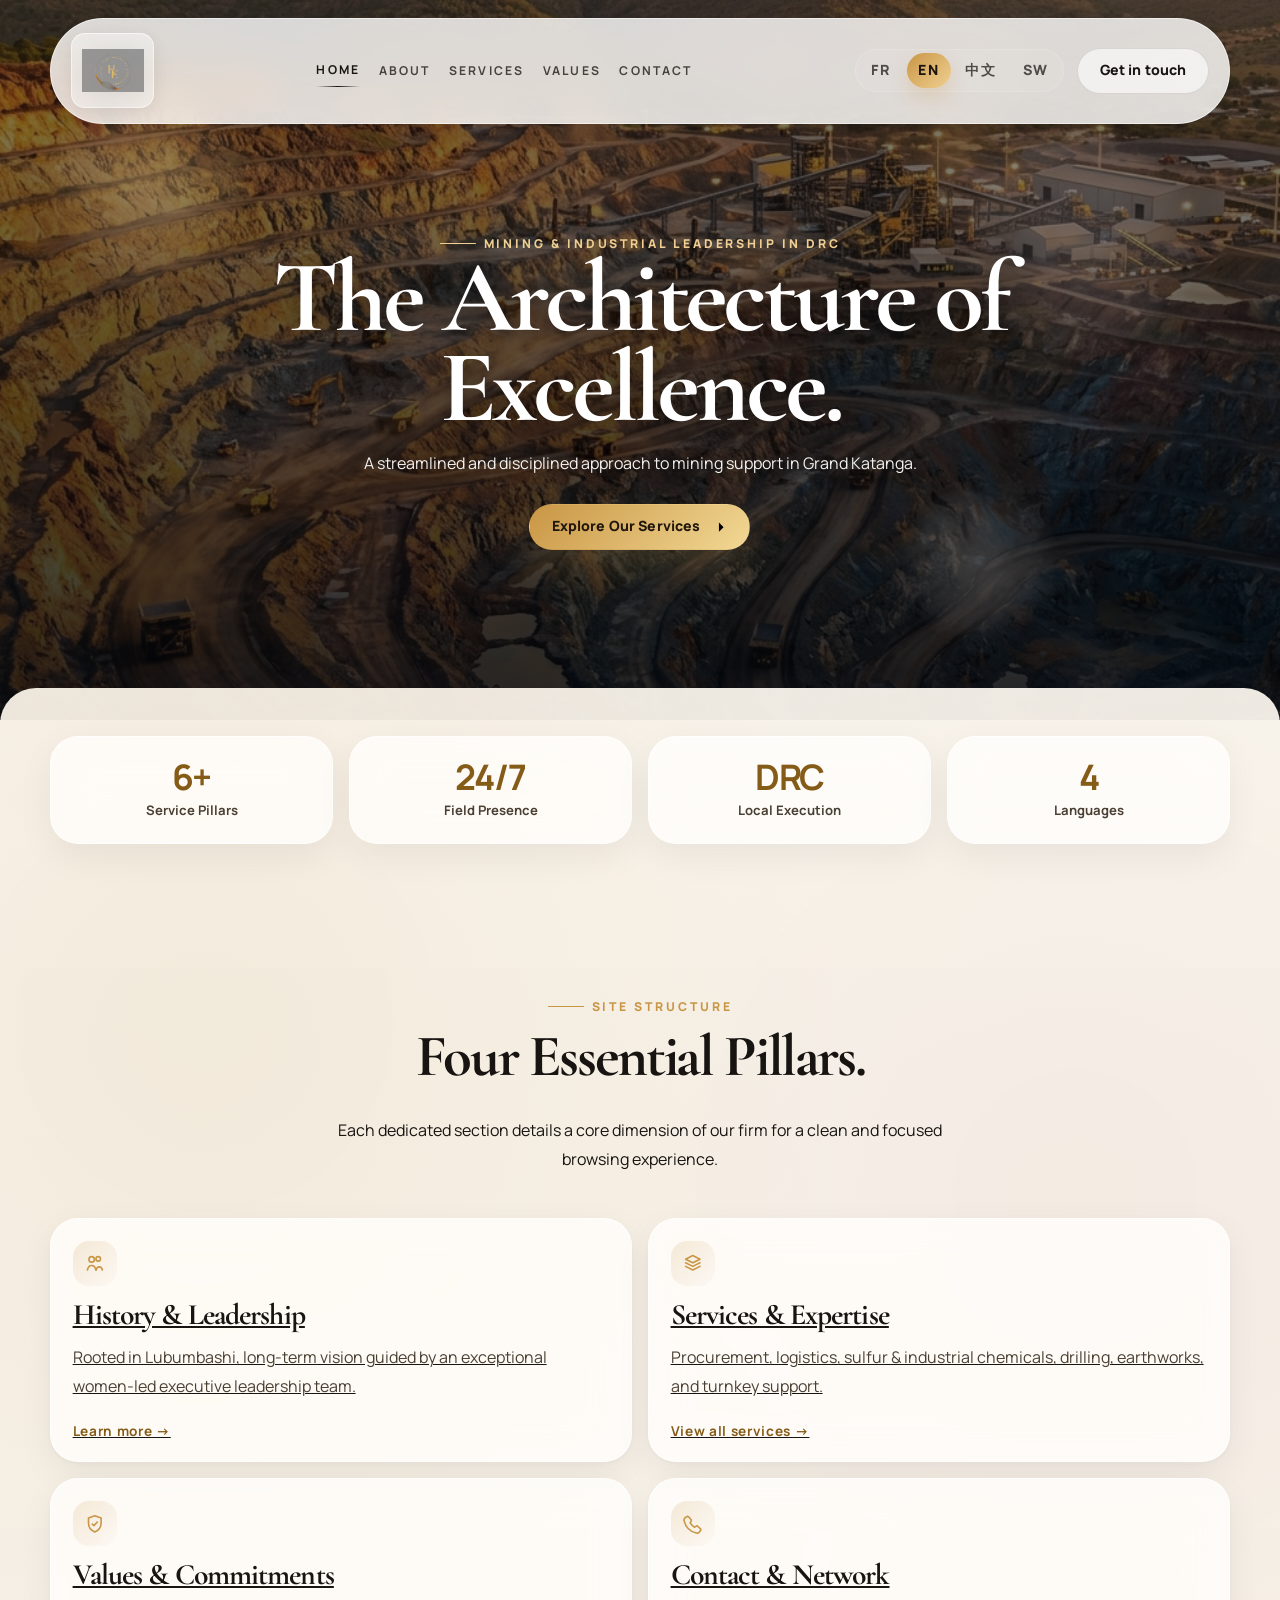
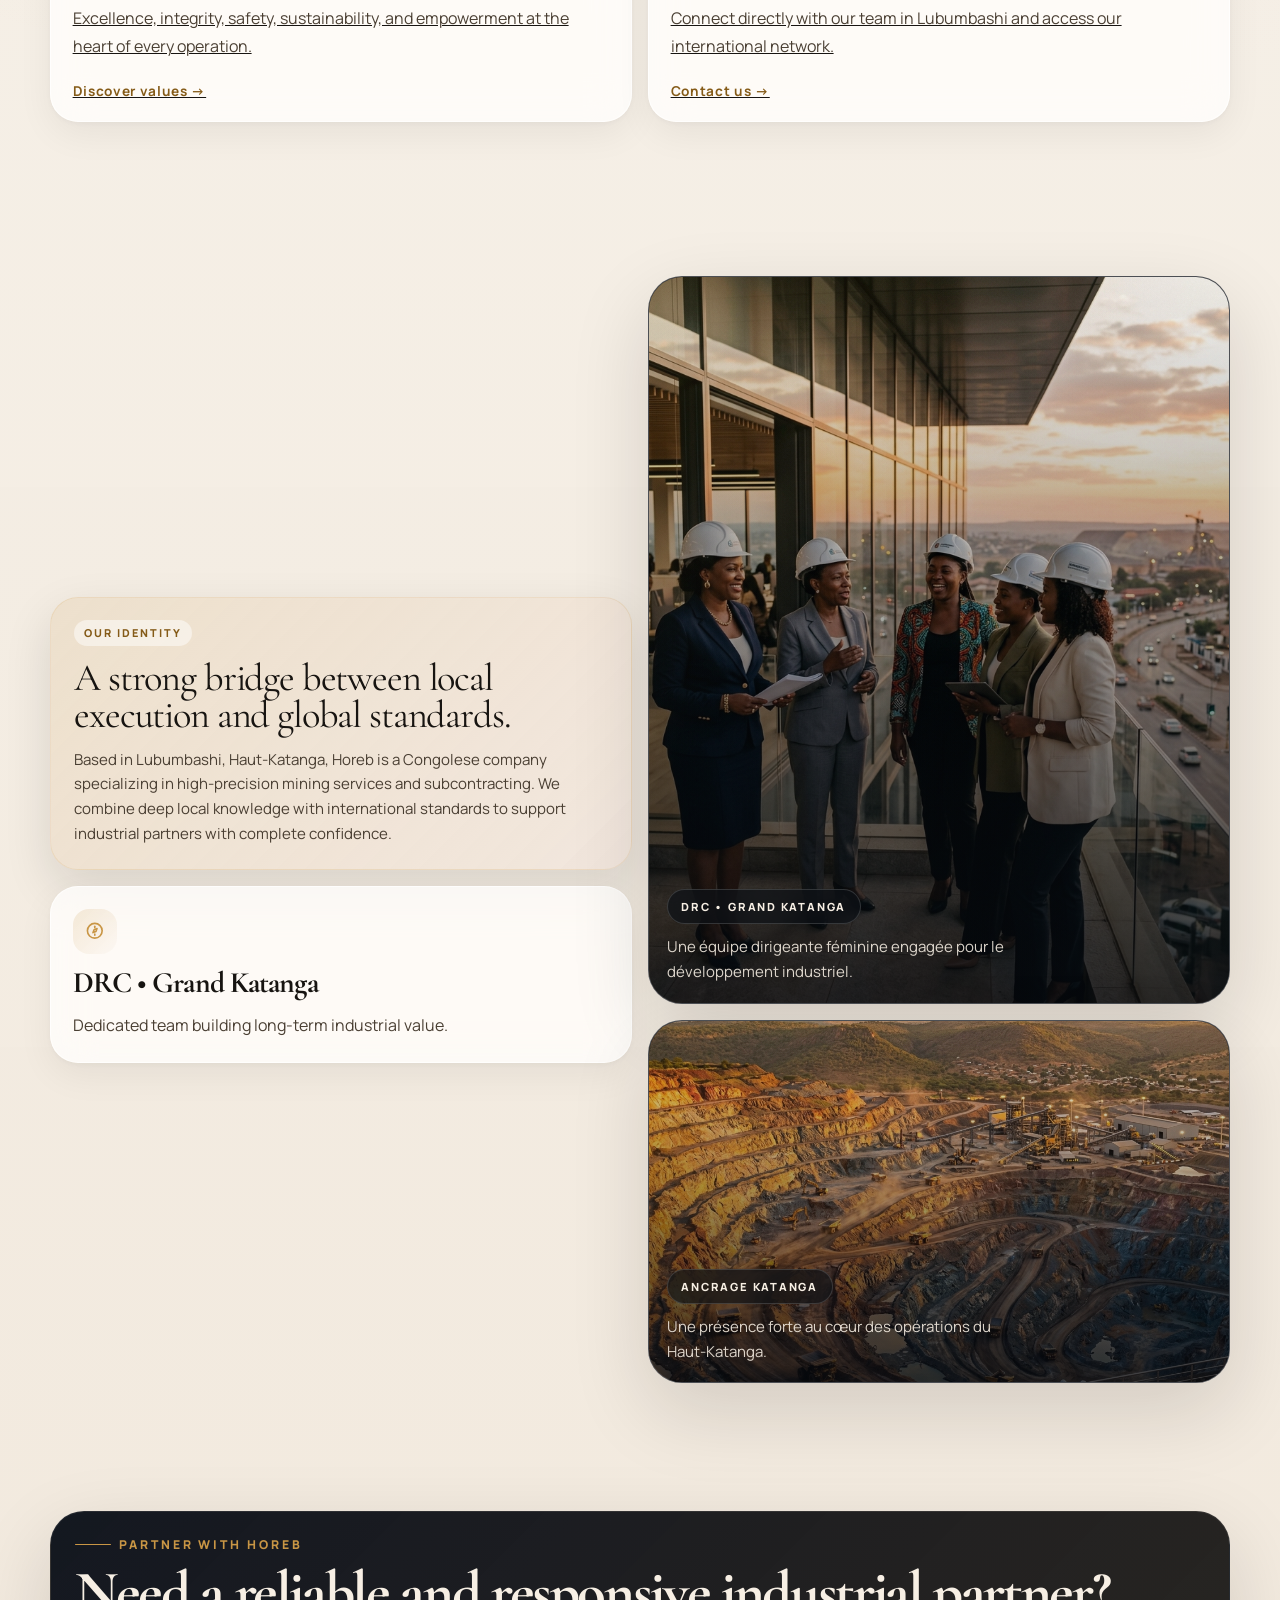
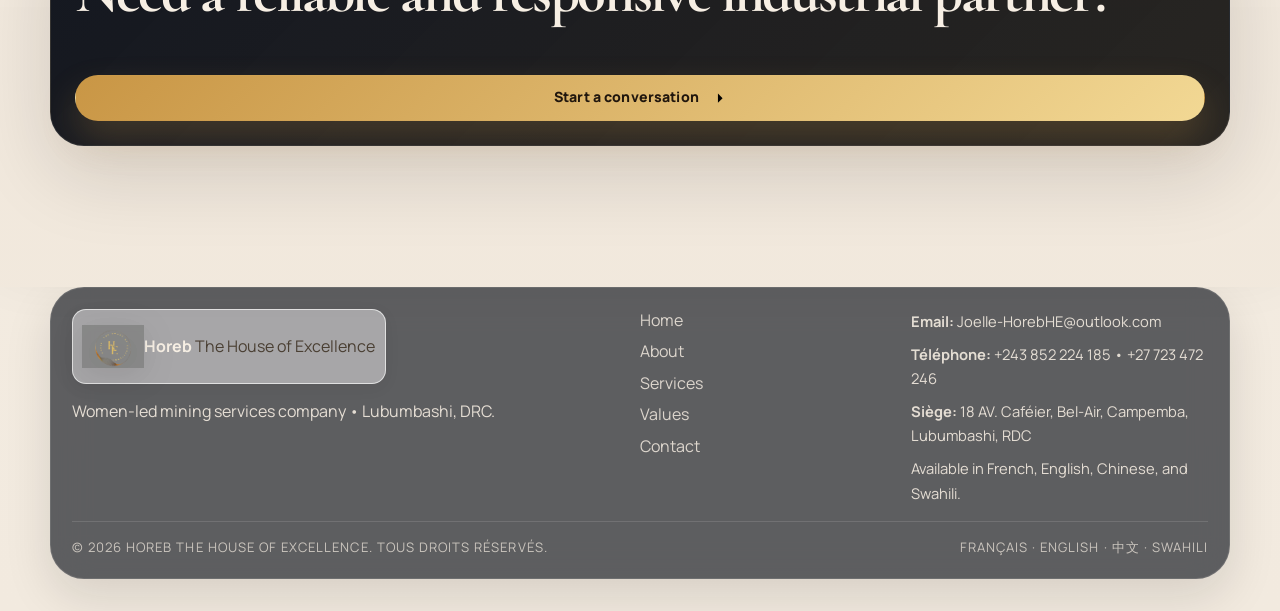
==== index.html @ 459f1694 "first commit" ====
<!doctype html>
<html lang="fr">
  <head>
    <meta charset="utf-8" />
    <meta name="viewport" content="width=device-width, initial-scale=1.0" />
    <title>Horeb | L'Architecture de l'Excellence</title>
    <meta name="description" content="Horeb The House of Excellence - Services miniers et sous-traitance industrielle de premier ordre à Lubumbashi, Grand Katanga. Leadership féminin, rigueur et réactivité." />
    <link rel="preconnect" href="https://fonts.googleapis.com" />
    <link rel="preconnect" href="https://fonts.gstatic.com" crossorigin />
    <link rel="stylesheet" href="site.css" />
  </head>
  <body class="page" data-page="home">
    <div id="siteHeader"></div>
    <main id="app"></main>
    <div id="siteFooter"></div>
    <script src="site.js" defer></script>
  </body>
</html>
---- site.css ----
@import url("https://fonts.googleapis.com/css2?family=Cormorant+Garamond:wght@500;600;700&family=Manrope:wght@400;500;600;700;800&display=swap");

:root {
  --bg: #f7f1e7;
  --bg-2: #f1e5d5;
  --bg-3: #ece1d0;
  --surface: rgba(255, 255, 255, 0.66);
  --surface-strong: rgba(255, 255, 255, 0.84);
  --surface-dark: rgba(10, 15, 24, 0.56);
  --surface-dark-strong: rgba(14, 20, 31, 0.78);
  --text: #171411;
  --text-soft: #4a3f33;
  --text-muted: rgba(23, 20, 17, 0.75);
  --text-on-dark: #f7efe4;
  --text-on-dark-soft: rgba(247, 239, 228, 0.88);
  --line: rgba(23, 20, 17, 0.12);
  --line-strong: rgba(23, 20, 17, 0.18);
  --line-dark: rgba(255, 255, 255, 0.15);
  --gold: #c99645;
  --gold-soft: #f0d092;
  --gold-deep: #855b18;

  --rose: #ebd5cf;
  --ink: #0a0f18;
  --shadow-lg: 0 28px 80px rgba(18, 15, 13, 0.14);
  --shadow-md: 0 18px 48px rgba(18, 15, 13, 0.12);
  --radius-xl: 34px;
  --radius-lg: 28px;
  --radius-md: 22px;
  --radius-pill: 999px;
  --container: min(1180px, calc(100% - 2rem));
  color-scheme: light;
}

*,
*::before,
*::after {
  box-sizing: border-box;
}

html {
  scroll-behavior: smooth;
}

body {
  margin: 0;
  min-height: 100vh;
  font-family: "Manrope", "Segoe UI", sans-serif;
  color: var(--text);
  background:
    radial-gradient(circle at 12% 12%, rgba(201, 150, 69, 0.18), transparent 28%),
    radial-gradient(circle at 88% 8%, rgba(235, 213, 207, 0.28), transparent 24%),
    radial-gradient(circle at 50% 100%, rgba(255, 255, 255, 0.4), transparent 35%),
    linear-gradient(180deg, #fbf7f1 0%, var(--bg) 35%, #f2eadf 100%);
  overflow-x: hidden;
}

body::before {
  content: "";
  position: fixed;
  inset: 0;
  pointer-events: none;
  background-image:
    radial-gradient(circle at 20% 20%, rgba(255, 255, 255, 0.22), transparent 18%),
    radial-gradient(circle at 80% 30%, rgba(201, 150, 69, 0.08), transparent 15%),
    radial-gradient(circle at 10% 90%, rgba(201, 150, 69, 0.06), transparent 20%);
  opacity: 0.8;
  z-index: 0;
}

body.page-home {
  color: var(--text);
  background:
    radial-gradient(circle at 12% 12%, rgba(201, 150, 69, 0.18), transparent 28%),
    radial-gradient(circle at 88% 8%, rgba(235, 213, 207, 0.28), transparent 24%),
    linear-gradient(180deg, #fbf7f1 0%, var(--bg) 35%, #f2eadf 100%);
}


body.page-home::before {
  background-image:
    radial-gradient(circle at 18% 18%, rgba(201, 150, 69, 0.2), transparent 18%),
    radial-gradient(circle at 86% 14%, rgba(255, 255, 255, 0.12), transparent 18%),
    radial-gradient(circle at 50% 90%, rgba(235, 213, 207, 0.1), transparent 20%);
  opacity: 1;
}

img,
video {
  display: block;
  max-width: 100%;
}

a {
  color: inherit;
}

button,
a {
  -webkit-tap-highlight-color: transparent;
}

::selection {
  background: rgba(201, 150, 69, 0.24);
  color: inherit;
}

.shell {
  width: var(--container);
  margin-inline: auto;
}

.page {
  position: relative;
  z-index: 1;
}

.reveal {
  opacity: 0;
  transform: translateY(18px);
  transition:
    opacity 0.85s ease,
    transform 0.85s ease;
  transition-delay: var(--delay, 0ms);
}

.reveal.is-visible {
  opacity: 1;
  transform: translateY(0);
}

.site-header {
  position: fixed;
  top: 0;
  left: 0;
  right: 0;
  z-index: 100;
  padding: 1.1rem 0 0;
  pointer-events: none;
}

.header-shell {
  pointer-events: auto;
  display: flex;
  align-items: center;
  justify-content: space-between;
  gap: 1rem;
  min-height: 4.8rem;
  padding: 0.9rem 1.25rem;
  border: 1px solid rgba(255, 255, 255, 0.55);
  border-radius: var(--radius-pill);
  background: rgba(255, 255, 255, 0.82);
  backdrop-filter: blur(20px) saturate(180%);
  -webkit-backdrop-filter: blur(20px) saturate(180%);
  color: var(--text);
  box-shadow: 0 14px 40px rgba(0, 0, 0, 0.12);
}

.brand__tag {
  color: var(--text-soft);
}

.lang-switch {
  background: rgba(255, 255, 255, 0.52);
  border-color: rgba(23, 20, 17, 0.1);
}

.cta-link,
.menu-toggle {
  border-color: rgba(23, 20, 17, 0.12);
  background: rgba(255, 255, 255, 0.6);
}

.menu-panel {
  pointer-events: auto;
  background: rgba(255, 255, 255, 0.92);
  border-color: var(--line);
  color: var(--text);
  backdrop-filter: blur(24px) saturate(180%);
  -webkit-backdrop-filter: blur(24px) saturate(180%);
}




.brand {
  display: inline-flex;
  align-items: center;
  justify-content: center;
  padding: 0.35rem 0.6rem;
  border-radius: 14px;
  background: rgba(255, 255, 255, 0.45);
  border: 1px solid rgba(255, 255, 255, 0.65);
  box-shadow: 0 4px 16px rgba(0, 0, 0, 0.06);
  text-decoration: none;
  transition: transform 0.25s ease, background 0.25s ease, box-shadow 0.25s ease;
}

.brand:hover,
.brand:focus-visible {
  transform: scale(1.04);
  background: rgba(255, 255, 255, 0.75);
  box-shadow: 0 8px 24px rgba(0, 0, 0, 0.1);
}

.brand__mark {
  width: 62px;
  height: 62px;
  object-fit: contain;
  flex: none;
  filter: drop-shadow(0 6px 16px rgba(0, 0, 0, 0.12));
}


.header__actions {
  display: flex;
  align-items: center;
  gap: 0.8rem;
}

.desktop-nav {
  display: flex;
  align-items: center;
  gap: 1.15rem;
}

.nav__link {
  position: relative;
  text-decoration: none;
  font-size: 0.76rem;
  font-weight: 700;
  text-transform: uppercase;
  letter-spacing: 0.18em;
  color: inherit;
  opacity: 0.76;
  transition: opacity 0.25s ease, transform 0.25s ease;
}

.nav__link:hover,
.nav__link:focus-visible,
.nav__link.is-active {
  opacity: 1;
  transform: translateY(-1px);
}

.nav__link::after {
  content: "";
  position: absolute;
  left: 0;
  right: 0;
  bottom: -0.55rem;
  height: 1px;
  border-radius: 999px;
  background: linear-gradient(90deg, transparent, currentColor, transparent);
  transform: scaleX(0);
  transform-origin: center;
  transition: transform 0.25s ease;
}

.nav__link:hover::after,
.nav__link.is-active::after {
  transform: scaleX(1);
}

.lang-switch {
  display: inline-flex;
  align-items: center;
  gap: 0.22rem;
  padding: 0.2rem;
  border-radius: var(--radius-pill);
  background: rgba(255, 255, 255, 0.44);
  border: 1px solid rgba(23, 20, 17, 0.08);
}

body.page-home .lang-switch {
  background: rgba(255, 255, 255, 0.08);
  border-color: rgba(255, 255, 255, 0.14);
}

.lang-switch__btn {
  appearance: none;
  border: 0;
  background: transparent;
  color: inherit;
  border-radius: 999px;
  padding: 0.56rem 0.7rem;
  min-width: 2.75rem;
  font: inherit;
  font-size: 0.7rem;
  font-weight: 800;
  letter-spacing: 0.12em;
  text-transform: uppercase;
  cursor: pointer;
  opacity: 0.72;
  transition:
    background 0.25s ease,
    opacity 0.25s ease,
    transform 0.25s ease;
}

.lang-switch__btn:hover,
.lang-switch__btn:focus-visible {
  opacity: 1;
  transform: translateY(-1px);
}

.lang-switch__btn.is-active {
  opacity: 1;
  background: linear-gradient(135deg, var(--gold) 0%, var(--gold-soft) 100%);
  color: #1c140c;
  box-shadow: 0 10px 20px rgba(201, 150, 69, 0.22);
}

/* Cross-Browser Button Normalization & Strict Sizing (Chrome, Safari, Firefox, Edge) */
button,
input[type="button"],
input[type="submit"],
input[type="reset"],
.btn,
.cta-link,
.lang-switch__btn,
.menu-toggle,
.btn-detail {
  box-sizing: border-box !important;
  -webkit-appearance: none !important;
  -moz-appearance: none !important;
  appearance: none !important;
  font-family: inherit;
  font-size: 0.88rem;
  line-height: 1.2;
  margin: 0;
  vertical-align: middle;
  text-rendering: optimizeLegibility;
  -webkit-font-smoothing: antialiased;
  -moz-osx-font-smoothing: grayscale;
}

button svg,
.btn svg,
.cta-link svg,
.btn-detail svg,
.lang-switch__btn svg,
.menu-toggle svg {
  width: 1.15rem !important;
  height: 1.15rem !important;
  max-width: 1.25rem !important;
  max-height: 1.25rem !important;
  flex: none !important;
  flex-shrink: 0 !important;
  display: inline-block;
  vertical-align: middle;
}

.cta-link,
.btn {
  display: inline-flex;
  align-items: center;
  justify-content: center;
  gap: 0.55rem;
  min-height: 2.85rem;
  padding: 0.72rem 1.35rem;
  border-radius: var(--radius-pill);
  text-decoration: none;
  font-weight: 800;
  letter-spacing: 0.01em;
  box-sizing: border-box;
  flex-shrink: 0;
  white-space: nowrap;
  transition:
    transform 0.25s ease,
    background 0.25s ease,
    border-color 0.25s ease,
    box-shadow 0.25s ease;
  will-change: transform;
}

.cta-link {
  border: 1px solid rgba(23, 20, 17, 0.12);
  background: rgba(255, 255, 255, 0.6);
  color: var(--text);
}

.cta-link:hover,
.btn:hover,
.cta-link:focus-visible,
.btn:focus-visible {
  transform: translateY(-2px);
}

.btn {
  border: 1px solid transparent;
}

.btn--solid {
  background: linear-gradient(135deg, var(--gold) 0%, #f2d894 100%);
  color: #20160d;
  box-shadow: 0 18px 36px rgba(201, 150, 69, 0.24);
}

.btn--ghost {
  color: inherit;
  border-color: rgba(255, 255, 255, 0.14);
  background: rgba(255, 255, 255, 0.06);
}

body:not(.page-home) .btn--ghost {
  color: var(--text);
  border-color: var(--line);
  background: rgba(255, 255, 255, 0.42);
}


.menu-toggle {
  display: none;
  appearance: none;
  border: 1px solid rgba(23, 20, 17, 0.12);
  border-radius: 999px;
  background: rgba(255, 255, 255, 0.44);
  color: inherit;
  padding: 0.78rem 1rem;
  font: inherit;
  font-size: 0.72rem;
  font-weight: 800;
  letter-spacing: 0.18em;
  text-transform: uppercase;
}

body.page-home .menu-toggle {
  border-color: rgba(255, 255, 255, 0.14);
  background: rgba(255, 255, 255, 0.08);
}

.menu-panel {
  display: none;
  width: var(--container);
  margin: 0.8rem auto 0;
  padding: 0.95rem;
  border-radius: 28px;
  background: rgba(255, 255, 255, 0.72);
  border: 1px solid var(--line);
  backdrop-filter: blur(20px);
  box-shadow: var(--shadow-md);
}

body.page-home .menu-panel {
  background: rgba(8, 12, 18, 0.72);
  border-color: rgba(255, 255, 255, 0.08);
  color: var(--text-on-dark);
}

.menu-panel.is-open {
  display: block;
}

.menu-panel__links {
  display: grid;
  gap: 0.6rem;
}

.menu-panel__links .nav__link {
  padding: 0.7rem 0.8rem;
  border-radius: 16px;
  background: rgba(255, 255, 255, 0.4);
}

body.page-home .menu-panel__links .nav__link {
  background: rgba(255, 255, 255, 0.06);
}

.menu-panel__footer {
  display: flex;
  flex-wrap: wrap;
  gap: 0.7rem;
  align-items: center;
  justify-content: space-between;
  margin-top: 0.95rem;
}

.hero {
  position: relative;
  min-height: 80vh;
  display: flex;
  align-items: center;
  justify-content: center;
  overflow: hidden;
}

.hero .hero__content {
  position: relative;
  z-index: 1;
  padding: 8.5rem 0 4.5rem;
  width: 100%;
}

.hero .hero__title,
.hero .page-title {
  color: #ffffff !important;
  text-shadow: 0 4px 24px rgba(0, 0, 0, 0.55);
}

.hero .hero__subtitle,
.hero .section-copy {
  color: rgba(255, 255, 255, 0.94) !important;
  text-shadow: 0 2px 14px rgba(0, 0, 0, 0.55);
}

.hero .eyebrow {
  color: var(--gold-soft) !important;
}

.hero__media {
  position: absolute;
  inset: 0;
  z-index: 0;
}

.hero__media video {
  width: 100%;
  height: 100%;
  object-fit: cover;
  object-position: center;
  filter: saturate(0.95) contrast(1.04);
  transform: scale(1.02);
}

.hero__overlay {
  position: absolute;
  inset: 0;
  background:
    linear-gradient(180deg, rgba(5, 8, 12, 0.42) 0%, rgba(5, 8, 12, 0.60) 40%, rgba(5, 8, 12, 0.82) 100%),
    linear-gradient(135deg, rgba(201, 150, 69, 0.14) 0%, transparent 35%);
}



.hero__orb {
  position: absolute;
  border-radius: 50%;
  filter: blur(8px);
  opacity: 0.8;
  animation: drift 12s ease-in-out infinite alternate;
}

.hero__orb--a {
  top: 12%;
  left: 4%;
  width: 12rem;
  height: 12rem;
  background: radial-gradient(circle, rgba(240, 208, 146, 0.36), rgba(240, 208, 146, 0));
}

.hero__orb--b {
  top: 18%;
  right: 7%;
  width: 14rem;
  height: 14rem;
  background: radial-gradient(circle, rgba(235, 213, 207, 0.24), rgba(235, 213, 207, 0));
  animation-delay: -3s;
}

.hero__orb--c {
  bottom: 12%;
  right: 18%;
  width: 9rem;
  height: 9rem;
  background: radial-gradient(circle, rgba(255, 255, 255, 0.22), rgba(255, 255, 255, 0));
  animation-delay: -6s;
}

.hero__content {
  position: relative;
  z-index: 1;
  padding: 7.8rem 0 3.5rem;
}

.hero__grid {
  display: grid;
  gap: clamp(2rem, 4vw, 3.75rem);
  align-items: center;
}

.hero__grid--two {
  grid-template-columns: minmax(0, 1.1fr) minmax(320px, 0.9fr);
}

.hero__grid--single {
  grid-template-columns: 1fr;
}

.eyebrow {
  display: inline-flex;
  align-items: center;
  gap: 0.5rem;
  margin: 0;
  font-size: 0.76rem;
  font-weight: 800;
  text-transform: uppercase;
  letter-spacing: 0.24em;
  color: var(--gold);
}

.eyebrow::before {
  content: "";
  width: 2.25rem;
  height: 1px;
  border-radius: 999px;
  background: currentColor;
}

.hero__title,
.page-title,
.section-title {
  margin: 0;
  font-family: "Cormorant Garamond", Georgia, serif;
  letter-spacing: -0.04em;
}

.hero__title {
  max-width: 11.5ch;
  font-size: clamp(3.8rem, 8vw, 7.1rem);
  line-height: 0.88;
}

.page-title {
  max-width: 12ch;
  font-size: clamp(3rem, 6.2vw, 5.3rem);
  line-height: 0.93;
}

.section-title {
  font-size: clamp(2.3rem, 4.6vw, 4rem);
  line-height: 0.96;
}

.hero__subtitle,
.section-copy,
.card__copy,
.footer__copy,
.quote__copy {
  font-size: 1rem;
  line-height: 1.8;
}

.page-hero--clean {
  padding: clamp(4.8rem, 8vw, 7.5rem) 0 clamp(2.5rem, 4vw, 4rem);
  text-align: center;
}

.page-hero__container {
  display: flex;
  justify-content: center;
  align-items: center;
}

.page-hero__copy--center {
  display: flex;
  flex-direction: column;
  align-items: center;
  text-align: center;
  max-width: 48rem;
  margin: 0 auto;
}

.page-hero__copy--center .hero__title,
.page-hero__copy--center .page-title {
  max-width: 20ch;
  text-align: center;
  color: var(--text);
}

.page-hero__copy--center .hero__subtitle,
.page-hero__copy--center .section-copy {
  max-width: 36rem;
  text-align: center;
  margin: 1.1rem 0 0;
  color: var(--text-soft);
}

.hero__actions--center {
  justify-content: center;
  margin-top: 1.8rem;
}

.stats-grid .stat-card {
  background: rgba(255, 255, 255, 0.76);
  border: 1px solid rgba(255, 255, 255, 0.72);
  backdrop-filter: blur(20px) saturate(180%);
  -webkit-backdrop-filter: blur(20px) saturate(180%);
  color: var(--text);
  box-shadow: 0 12px 36px rgba(0, 0, 0, 0.06);
  text-align: center;
  padding: 1.4rem 1rem;
  border-radius: var(--radius-lg);
  transition: transform 0.3s ease, background 0.3s ease;
}

.stats-grid .stat-card:hover {
  transform: translateY(-4px);
  background: rgba(255, 255, 255, 0.9);
}


.stats-grid .stat-card strong {
  font-size: 2.2rem;
  color: var(--gold-deep);
}

.stats-grid .stat-card span {
  color: var(--text-soft);
  font-weight: 700;
}

.hero__actions {
  display: flex;
  flex-wrap: wrap;
  gap: 0.85rem;
  margin-top: 1.6rem;
}


.hero__chips {
  display: flex;
  flex-wrap: wrap;
  gap: 0.7rem;
  margin-top: 1.2rem;
}

.chip {
  display: inline-flex;
  align-items: center;
  gap: 0.45rem;
  padding: 0.55rem 0.9rem;
  border-radius: var(--radius-pill);
  background: rgba(255, 255, 255, 0.08);
  border: 1px solid rgba(255, 255, 255, 0.12);
  font-size: 0.82rem;
  font-weight: 700;
  color: var(--text-on-dark-soft);
  backdrop-filter: blur(14px);
}

.chip--light {
  background: rgba(255, 255, 255, 0.45);
  border-color: rgba(23, 20, 17, 0.1);
  color: var(--text);
}

.hero__stats {
  display: grid;
  grid-template-columns: repeat(2, minmax(0, 1fr));
  gap: 0.9rem;
  margin-top: 1.4rem;
}

.stat-card {
  padding: 1rem 1.05rem;
  border-radius: 24px;
  background: rgba(255, 255, 255, 0.08);
  border: 1px solid rgba(255, 255, 255, 0.12);
  backdrop-filter: blur(18px);
}

.stat-card strong {
  display: block;
  font-size: 1.28rem;
  line-height: 1;
  letter-spacing: -0.03em;
}

.stat-card span {
  display: block;
  margin-top: 0.35rem;
  font-size: 0.82rem;
  line-height: 1.55;
  color: var(--text-on-dark-soft);
}

.hero__note {
  margin: 1rem 0 0;
  color: var(--text-on-dark-soft);
  font-size: 0.95rem;
}

.hero__visual {
  position: relative;
  z-index: 1;
}

.hero__portrait,
.media-card {
  position: relative;
  overflow: hidden;
  border-radius: var(--radius-xl);
  border: 1px solid rgba(255, 255, 255, 0.26);
  box-shadow: var(--shadow-lg);
}

.hero__portrait {
  background:
    linear-gradient(180deg, rgba(255, 255, 255, 0.08), rgba(255, 255, 255, 0.02)),
    rgba(9, 13, 18, 0.56);
}

.hero__portrait-media {
  position: relative;
  aspect-ratio: 5 / 6;
  overflow: hidden;
}

.hero__portrait-media img,
.media-card__image {
  width: 100%;
  height: 100%;
  object-fit: cover;
}

.media-card__image--contain {
  object-fit: contain;
  background: #0d1118;
  padding: 2rem;
}

.hero__portrait-media::after,
.media-card::after {
  content: "";
  position: absolute;
  inset: 0;
  background:
    linear-gradient(180deg, rgba(7, 10, 15, 0.02), rgba(7, 10, 15, 0.42)),
    linear-gradient(135deg, rgba(201, 150, 69, 0.14), transparent 40%);
  pointer-events: none;
}

.hero__portrait-badge {
  position: absolute;
  top: 1rem;
  left: 1rem;
  z-index: 1;
  padding: 0.58rem 0.88rem;
  border-radius: var(--radius-pill);
  background: rgba(12, 16, 22, 0.62);
  border: 1px solid rgba(255, 255, 255, 0.16);
  color: var(--text-on-dark);
  font-size: 0.72rem;
  font-weight: 800;
  letter-spacing: 0.16em;
  text-transform: uppercase;
  backdrop-filter: blur(16px);
}

.hero__portrait-meta {
  padding: 1rem 1.05rem 1.15rem;
  color: var(--text-on-dark-soft);
  line-height: 1.65;
}

.hero__stack {
  display: grid;
  gap: 0.9rem;
  margin-top: 0.9rem;
}

.page-body {
  position: relative;
  z-index: 1;
  padding: 0 0 4rem;
  background:
    radial-gradient(circle at 16% 12%, rgba(201, 150, 69, 0.08), transparent 24%),
    radial-gradient(circle at 84% 18%, rgba(235, 213, 207, 0.22), transparent 20%),
    linear-gradient(180deg, rgba(247, 242, 234, 0.96), rgba(241, 232, 220, 0.98));
  color: var(--text);
  border-top-left-radius: 36px;
  border-top-right-radius: 36px;
  margin-top: -2rem;
  box-shadow: 0 -18px 60px rgba(10, 15, 24, 0.08);
}

.section {
  padding: clamp(3.4rem, 6vw, 5.6rem) 0;
}

.section--tight {
  padding-top: clamp(2.4rem, 4vw, 3.5rem);
}

.section__head {
  display: grid;
  gap: 0.9rem;
  max-width: 42rem;
  margin-bottom: 1.8rem;
}

.section__head--center {
  margin-inline: auto;
  text-align: center;
  justify-items: center;
}

.section__copy {
  margin: 0;
  color: var(--text-soft);
}

.grid {
  display: grid;
  gap: 1rem;
}

.grid--2 {
  grid-template-columns: repeat(2, minmax(0, 1fr));
}

.grid--3 {
  grid-template-columns: repeat(3, minmax(0, 1fr));
}

.grid--4 {
  grid-template-columns: repeat(4, minmax(0, 1fr));
}

.card {
  position: relative;
  display: grid;
  gap: 0.9rem;
  padding: 1.35rem;
  border-radius: var(--radius-lg);
  background: rgba(255, 255, 255, 0.76);
  border: 1px solid rgba(255, 255, 255, 0.72);
  backdrop-filter: blur(20px) saturate(180%);
  -webkit-backdrop-filter: blur(20px) saturate(180%);
  box-shadow: 0 12px 36px rgba(0, 0, 0, 0.06), 0 2px 6px rgba(0, 0, 0, 0.04);
  transition:
    transform 0.3s ease,
    box-shadow 0.3s ease,
    border-color 0.3s ease,
    background 0.3s ease;
}

.card:hover {
  transform: translateY(-4px);
  background: rgba(255, 255, 255, 0.9);
  border-color: rgba(255, 255, 255, 0.95);
  box-shadow: 0 20px 48px rgba(0, 0, 0, 0.12), 0 4px 12px rgba(0, 0, 0, 0.06);
}


.card--dark {
  color: var(--text-on-dark);
  background: rgba(10, 15, 24, 0.66);
  border-color: rgba(255, 255, 255, 0.1);
}

.card__icon {
  display: inline-flex;
  align-items: center;
  justify-content: center;
  width: 2.8rem;
  height: 2.8rem;
  border-radius: 16px;
  background: linear-gradient(135deg, rgba(201, 150, 69, 0.18), rgba(235, 213, 207, 0.08));
  color: var(--gold);
}

.card--dark .card__icon {
  background: rgba(255, 255, 255, 0.08);
  color: var(--gold-soft);
}

.card__icon svg {
  width: 1.35rem;
  height: 1.35rem;
  stroke: currentColor;
  fill: none;
  stroke-width: 1.8;
  stroke-linecap: round;
  stroke-linejoin: round;
}

.card__badge {
  display: inline-flex;
  align-items: center;
  width: fit-content;
  padding: 0.36rem 0.65rem;
  border-radius: var(--radius-pill);
  background: rgba(201, 150, 69, 0.12);
  color: var(--gold-deep);
  font-size: 0.69rem;
  font-weight: 800;
  letter-spacing: 0.18em;
  text-transform: uppercase;
}

.card--dark .card__badge {
  background: rgba(255, 255, 255, 0.1);
  color: var(--gold-soft);
}

.card__title {
  margin: 0;
  font-family: "Cormorant Garamond", Georgia, serif;
  font-size: 1.85rem;
  line-height: 0.98;
  letter-spacing: -0.03em;
}

.card__copy {
  margin: 0;
  color: var(--text-soft);
}

.card--dark .card__copy {
  color: var(--text-on-dark-soft);
}

.feature-card {
  min-height: 100%;
}

.media-card {
  min-height: 100%;
  background: #0d1118;
}

.media-card--portrait {
  aspect-ratio: 4 / 5;
}

.media-card--landscape {
  aspect-ratio: 16 / 10;
}

.media-card--square {
  aspect-ratio: 1 / 1;
}

.media-card__overlay {
  position: absolute;
  inset: 0;
  display: flex;
  align-items: flex-end;
  justify-content: flex-start;
  padding: 1.1rem;
  z-index: 1;
  background:
    linear-gradient(180deg, rgba(7, 10, 15, 0.02) 0%, rgba(7, 10, 15, 0.18) 48%, rgba(7, 10, 15, 0.62) 100%);
}

.media-card__badge {
  display: inline-flex;
  align-items: center;
  gap: 0.45rem;
  padding: 0.56rem 0.85rem;
  border-radius: var(--radius-pill);
  background: rgba(12, 16, 22, 0.66);
  border: 1px solid rgba(255, 255, 255, 0.15);
  color: var(--text-on-dark);
  font-size: 0.7rem;
  font-weight: 800;
  text-transform: uppercase;
  letter-spacing: 0.16em;
  backdrop-filter: blur(14px);
}

.media-card__caption {
  margin: 0.7rem 0 0;
  color: var(--text-on-dark-soft);
  max-width: 22rem;
  font-size: 0.94rem;
  line-height: 1.65;
}

.split {
  display: grid;
  gap: 1rem;
}

.split--2 {
  grid-template-columns: minmax(0, 1fr) minmax(0, 1fr);
  align-items: center;
}

.stack {
  display: grid;
  gap: 1rem;
}

.mini-list {
  display: grid;
  gap: 0.72rem;
  padding: 0;
  margin: 0;
  list-style: none;
}

.mini-list li {
  display: flex;
  align-items: flex-start;
  gap: 0.7rem;
  color: var(--text-soft);
}

.mini-list li::before {
  content: "";
  width: 0.52rem;
  height: 0.52rem;
  margin-top: 0.58rem;
  border-radius: 999px;
  background: linear-gradient(135deg, var(--gold), var(--gold-soft));
  flex: none;
}

.quote-card {
  padding: 1.4rem 1.45rem;
  border-radius: var(--radius-lg);
  background: linear-gradient(135deg, rgba(201, 150, 69, 0.14), rgba(235, 213, 207, 0.26));
  border: 1px solid rgba(201, 150, 69, 0.14);
  box-shadow: var(--shadow-md);
}

.quote-card__label {
  display: inline-flex;
  padding: 0.34rem 0.62rem;
  border-radius: var(--radius-pill);
  background: rgba(255, 255, 255, 0.48);
  color: var(--gold-deep);
  font-size: 0.68rem;
  font-weight: 800;
  letter-spacing: 0.18em;
  text-transform: uppercase;
}

.quote-card__copy {
  margin: 0.85rem 0 0;
  font-family: "Cormorant Garamond", Georgia, serif;
  font-size: clamp(1.8rem, 3vw, 2.7rem);
  line-height: 0.98;
  letter-spacing: -0.03em;
}

.quote-card__meta {
  margin: 0.8rem 0 0;
  color: var(--text-soft);
  font-size: 0.94rem;
  line-height: 1.65;
}

.cta-band {
  padding: 1.5rem;
  border-radius: var(--radius-xl);
  background: linear-gradient(135deg, rgba(10, 15, 24, 0.96), rgba(23, 20, 17, 0.92));
  color: var(--text-on-dark);
  border: 1px solid rgba(255, 255, 255, 0.08);
  box-shadow: var(--shadow-lg);
}

.cta-band__copy {
  display: grid;
  gap: 0.7rem;
}

.cta-band__copy .section-copy {
  color: var(--text-on-dark-soft);
}

.footer {
  padding: 0 0 2rem;
}

.footer__card {
  padding: 1.3rem;
  border-radius: var(--radius-xl);
  background: rgba(255, 255, 255, 0.66);
  border: 1px solid var(--line);
  backdrop-filter: blur(18px);
  box-shadow: var(--shadow-md);
}

body.page-home .footer__card {
  background: rgba(10, 15, 24, 0.64);
  border-color: rgba(255, 255, 255, 0.1);
  color: var(--text-on-dark);
}

.footer__top {
  display: grid;
  grid-template-columns: minmax(0, 1.2fr) minmax(220px, 0.55fr) minmax(240px, 0.65fr);
  gap: 1.2rem;
  align-items: start;
}

.footer__copy {
  margin: 0.85rem 0 0;
  color: var(--text-soft);
}

body.page-home .footer__copy {
  color: var(--text-on-dark-soft);
}

.footer__links {
  display: grid;
  gap: 0.6rem;
}

.footer__links a {
  text-decoration: none;
  color: inherit;
  opacity: 0.82;
}

.footer__links a:hover,
.footer__links a:focus-visible {
  opacity: 1;
}

.footer__meta {
  display: grid;
  gap: 0.55rem;
  color: var(--text-soft);
  font-size: 0.92rem;
  line-height: 1.65;
}

body.page-home .footer__meta {
  color: var(--text-on-dark-soft);
}

.footer__bottom {
  display: flex;
  flex-wrap: wrap;
  gap: 0.8rem;
  justify-content: space-between;
  align-items: center;
  margin-top: 1rem;
  padding-top: 1rem;
  border-top: 1px solid var(--line);
  color: var(--text-muted);
  font-size: 0.82rem;
  letter-spacing: 0.08em;
  text-transform: uppercase;
}

body.page-home .footer__bottom {
  border-top-color: rgba(255, 255, 255, 0.12);
  color: rgba(247, 239, 228, 0.7);
}

/* Home page sections */

.home-stage {
  position: relative;
  z-index: 1;
}

.home-stage__top {
  padding: 0 0 2rem;
}

.home-body {
  padding-top: 0;
}

.home-body .section:first-child {
  padding-top: 3rem;
}

.home-feature {
  align-self: stretch;
}

.home-feature__content {
  padding: 1.2rem;
  display: grid;
  gap: 0.75rem;
}

.home-feature__chips {
  display: flex;
  flex-wrap: wrap;
  gap: 0.55rem;
}

.home-feature__chips .chip {
  color: var(--text);
  border-color: rgba(23, 20, 17, 0.1);
  background: rgba(255, 255, 255, 0.5);
}

.home-feature__title {
  margin: 0;
  font-family: "Cormorant Garamond", Georgia, serif;
  font-size: 2.25rem;
  line-height: 0.98;
  letter-spacing: -0.04em;
}

.home-feature__copy {
  margin: 0;
  color: var(--text-soft);
}

.home-feature__cta {
  display: inline-flex;
  width: fit-content;
}

/* Interior page hero */

.page-hero {
  padding: 5.2rem 0 1.2rem;
}

.page-hero__grid {
  display: grid;
  gap: 1.2rem;
  grid-template-columns: minmax(0, 1.05fr) minmax(320px, 0.95fr);
  align-items: center;
}

.page-hero__copy {
  display: grid;
  gap: 1rem;
}

.page-hero__chips {
  display: flex;
  flex-wrap: wrap;
  gap: 0.65rem;
}

.page-hero__meta {
  display: flex;
  flex-wrap: wrap;
  gap: 0.7rem;
}

.page-hero__meta .chip {
  background: rgba(255, 255, 255, 0.46);
  border-color: rgba(23, 20, 17, 0.08);
  color: var(--text);
}

.page-hero__media {
  position: relative;
}

.page-hero__media .media-card__overlay {
  align-items: flex-end;
}

.page-hero__media .media-card__badge {
  max-width: 18rem;
}

.section-grid__intro {
  display: grid;
  gap: 1rem;
  max-width: 42rem;
}

.process-grid .card__title {
  font-size: 1.55rem;
}

.process-grid .card__copy {
  font-size: 0.95rem;
}

.value-grid .card__title,
.contact-grid .card__title {
  font-size: 1.7rem;
}

.contact-grid .card {
  min-height: 100%;
}

.contact-link {
  text-decoration: none;
}

.contact-link:hover,
.contact-link:focus-visible {
  text-decoration: underline;
  text-decoration-thickness: 1px;
}

/* Animations */

@keyframes drift {
  from {
    transform: translate3d(0, 0, 0) scale(1);
  }
  to {
    transform: translate3d(0, 18px, 0) scale(1.06);
  }
}

@media (max-width: 1080px) {
  .grid--4 {
    grid-template-columns: repeat(2, minmax(0, 1fr));
  }

  .hero__grid--two,
  .page-hero__grid,
  .split--2,
  .footer__top {
    grid-template-columns: 1fr;
  }

  .hero__content {
    padding-top: 7rem;
  }
}

@media (max-width: 920px) {
  .desktop-nav,
  .header__actions .cta-link {
    display: none;
  }

  .menu-toggle {
    display: inline-flex;
  }

  .hero__title {
    max-width: 12ch;
  }

  .hero__stats {
    grid-template-columns: repeat(2, minmax(0, 1fr));
  }
}

@media (max-width: 720px) {
  :root {
    --container: min(100%, calc(100% - 1rem));
  }

  .site-header {
    padding-top: 0.5rem;
  }

  .header-shell {
    border-radius: 24px;
    min-height: 4.4rem;
    padding: 0.82rem 0.85rem;
  }

  .brand__mark {
    width: 40px;
    height: 40px;
  }

  .brand__name {
    font-size: 1.28rem;
  }

  .brand__tag {
    font-size: 0.64rem;
  }

  .hero__content {
    padding: 6.4rem 0 2.3rem;
  }

  .hero__title {
    font-size: clamp(3rem, 13vw, 4.6rem);
  }

  .page-title {
    font-size: clamp(2.5rem, 11vw, 4rem);
  }

  .hero__subtitle,
  .section-copy {
    font-size: 0.98rem;
  }

  .hero__stats,
  .grid--2,
  .grid--3,
  .grid--4 {
    grid-template-columns: 1fr;
  }

  .card,
  .footer__card,
  .cta-band,
  .quote-card {
    border-radius: 24px;
  }

  .section {
    padding: 3rem 0;
  }

  .page-hero {
    padding-top: 4.4rem;
  }

  .footer__bottom {
    gap: 0.55rem;
  }
}

/* Additional Senior Designer Styling: Micro-interactions, Modals, Forms & Image Zooms */

.card__link-text {
  display: inline-flex;
  align-items: center;
  margin-top: 0.4rem;
  font-size: 0.85rem;
  font-weight: 700;
  color: var(--gold-deep);
  letter-spacing: 0.05em;
  transition: transform 0.25s ease;
}

.card:hover .card__link-text {
  transform: translateX(4px);
}

.btn-detail {
  appearance: none;
  border: 1px solid var(--line);
  background: rgba(255, 255, 255, 0.6);
  color: var(--text);
  padding: 0.5rem 0.9rem;
  border-radius: var(--radius-pill);
  font-family: inherit;
  font-size: 0.8rem;
  font-weight: 700;
  cursor: pointer;
  width: fit-content;
  margin-top: 0.5rem;
  transition: all 0.25s ease;
}

.btn-detail:hover {
  background: var(--gold);
  color: #1a140b;
  border-color: var(--gold);
}

.btn--full {
  width: 100%;
}

.section-showcase-grid {
  display: grid;
  grid-template-columns: repeat(2, minmax(0, 1fr));
  gap: 1.5rem;
}

@media (max-width: 920px) {
  .section-showcase-grid {
    grid-template-columns: 1fr;
  }
}

.media-card__image {
  transition: transform 0.6s cubic-bezier(0.16, 1, 0.3, 1);
}

.media-card:hover .media-card__image {
  transform: scale(1.05);
}

/* Modal Dialog */
.modal {
  position: fixed;
  inset: 0;
  z-index: 999;
  display: flex;
  align-items: center;
  justify-content: center;
  padding: 1.25rem;
  opacity: 0;
  pointer-events: none;
  transition: opacity 0.3s ease;
}

.modal.is-active {
  opacity: 1;
  pointer-events: auto;
}

.modal__overlay {
  position: absolute;
  inset: 0;
  background: rgba(8, 12, 18, 0.76);
  backdrop-filter: blur(10px);
}

.modal__content {
  position: relative;
  z-index: 1;
  width: min(560px, 100%);
  max-height: 85vh;
  overflow-y: auto;
  padding: 2.2rem;
  border-radius: var(--radius-xl);
  background: rgba(255, 255, 255, 0.95);
  border: 1px solid rgba(201, 150, 69, 0.3);
  box-shadow: 0 30px 90px rgba(0, 0, 0, 0.4);
  transform: scale(0.94);
  transition: transform 0.3s ease;
}

.modal.is-active .modal__content {
  transform: scale(1);
}

.modal__close {
  position: absolute;
  top: 1.2rem;
  right: 1.2rem;
  appearance: none;
  border: 0;
  background: rgba(23, 20, 17, 0.08);
  width: 2.5rem;
  height: 2.5rem;
  min-width: 44px;
  min-height: 44px;
  border-radius: 50%;
  display: flex;
  align-items: center;
  justify-content: center;
  cursor: pointer;
  transition: background 0.2s ease;
}

.modal__close:hover {
  background: rgba(201, 150, 69, 0.25);
}

.modal__close svg {
  width: 1.2rem;
  height: 1.2rem;
  stroke: var(--text);
  stroke-width: 2.2;
}

.modal__title {
  margin: 0 0 1rem;
  font-family: "Cormorant Garamond", Georgia, serif;
  font-size: 2rem;
  line-height: 1.1;
  color: var(--text);
  padding-right: 2rem;
}

.modal__body {
  font-size: 1.02rem;
  line-height: 1.75;
  color: var(--text-soft);
}

/* Contact Form Styling */
.card--form {
  padding: 1.8rem;
}

.contact-form {
  display: grid;
  gap: 1.1rem;
  margin-top: 1.2rem;
}

.form-group {
  display: grid;
  gap: 0.4rem;
}

.form-group label {
  font-size: 0.82rem;
  font-weight: 700;
  text-transform: uppercase;
  letter-spacing: 0.08em;
  color: var(--text-soft);
}

.form-input {
  width: 100%;
  padding: 0.88rem 1rem;
  border-radius: var(--radius-md);
  border: 1px solid var(--line);
  background: rgba(255, 255, 255, 0.85);
  font-family: inherit;
  font-size: 1rem; /* Prevents auto-zoom on iOS */
  color: var(--text);
  outline: none;
  transition: border-color 0.25s ease, box-shadow 0.25s ease;
}

.form-input:focus {
  border-color: var(--gold);
  box-shadow: 0 0 0 3px rgba(201, 150, 69, 0.22);
  background: #fff;
}

.form-success {
  padding: 0.95rem;
  border-radius: var(--radius-md);
  background: rgba(201, 150, 69, 0.15);
  border: 1px solid var(--gold);
  color: var(--gold-deep);
  font-weight: 700;
  font-size: 0.92rem;
  text-align: center;
}

/* Mobile Drawer Active Item Highlight */
.menu-panel__links .nav__link.is-active {
  background: rgba(201, 150, 69, 0.16);
  border-left: 3px solid var(--gold);
  color: var(--gold-deep);
  font-weight: 800;
}

body.page-home .menu-panel__links .nav__link.is-active {
  background: rgba(201, 150, 69, 0.24);
  color: var(--gold-soft);
}

@media (prefers-reduced-motion: reduce) {
  html {
    scroll-behavior: auto;
  }

  *,
  *::before,
  *::after {
    animation-duration: 0.01ms !important;
    animation-iteration-count: 1 !important;
    transition-duration: 0.01ms !important;
    scroll-behavior: auto !important;
  }

  .reveal {
    opacity: 1;
    transform: none;
  }
}

    opacity: 1;
    transform: none;
  }
}
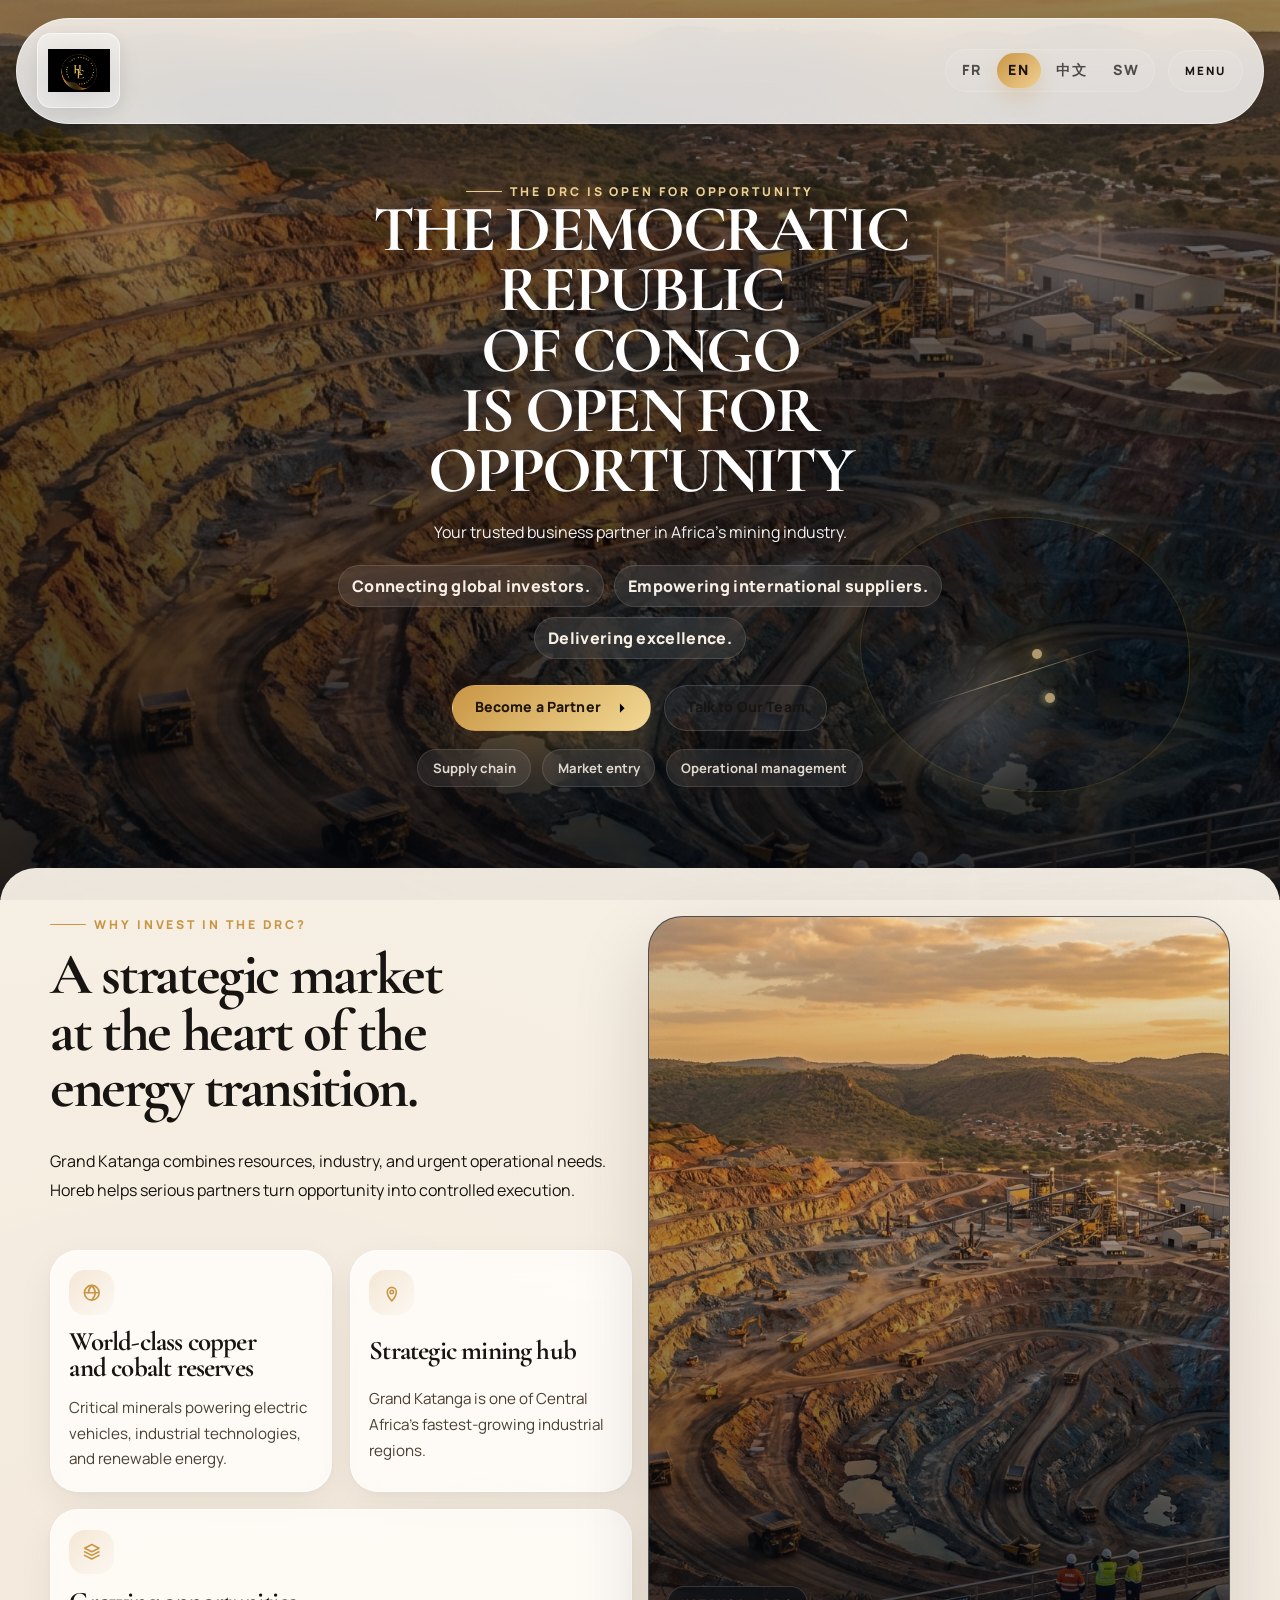
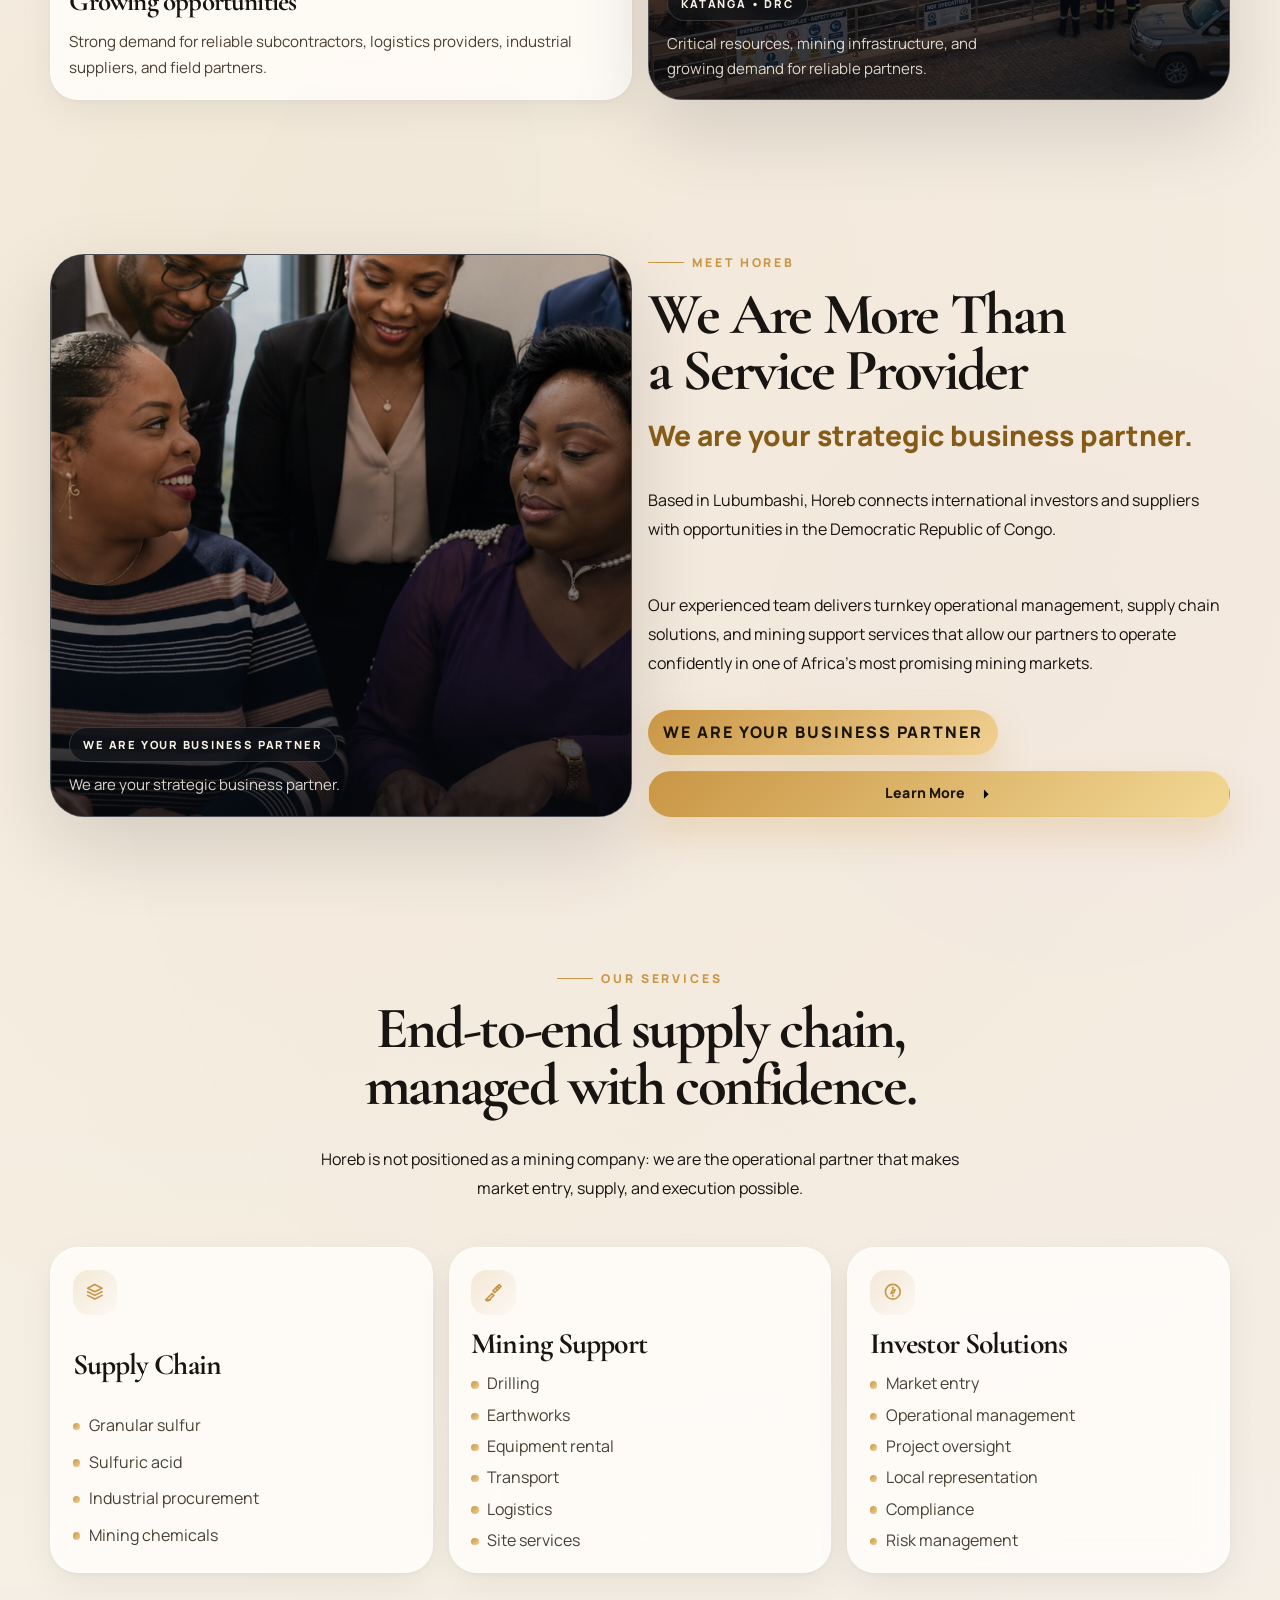
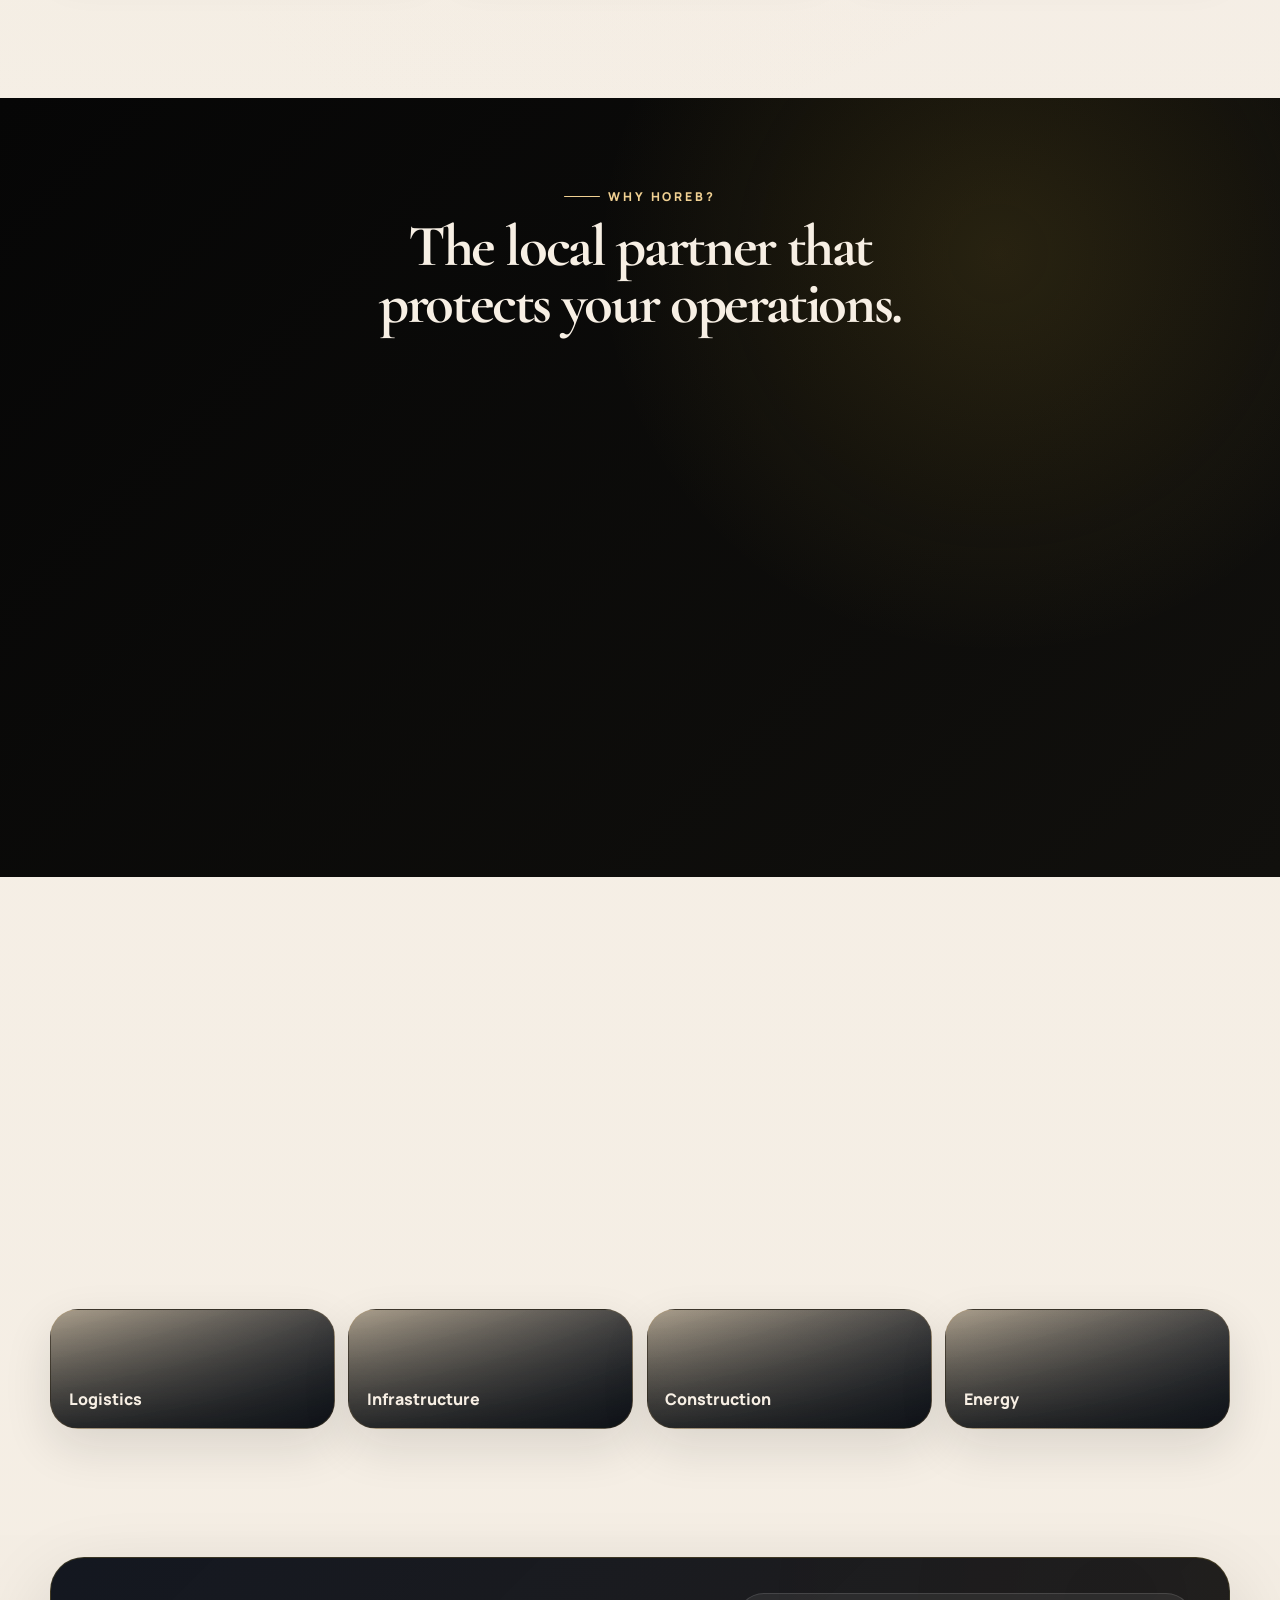
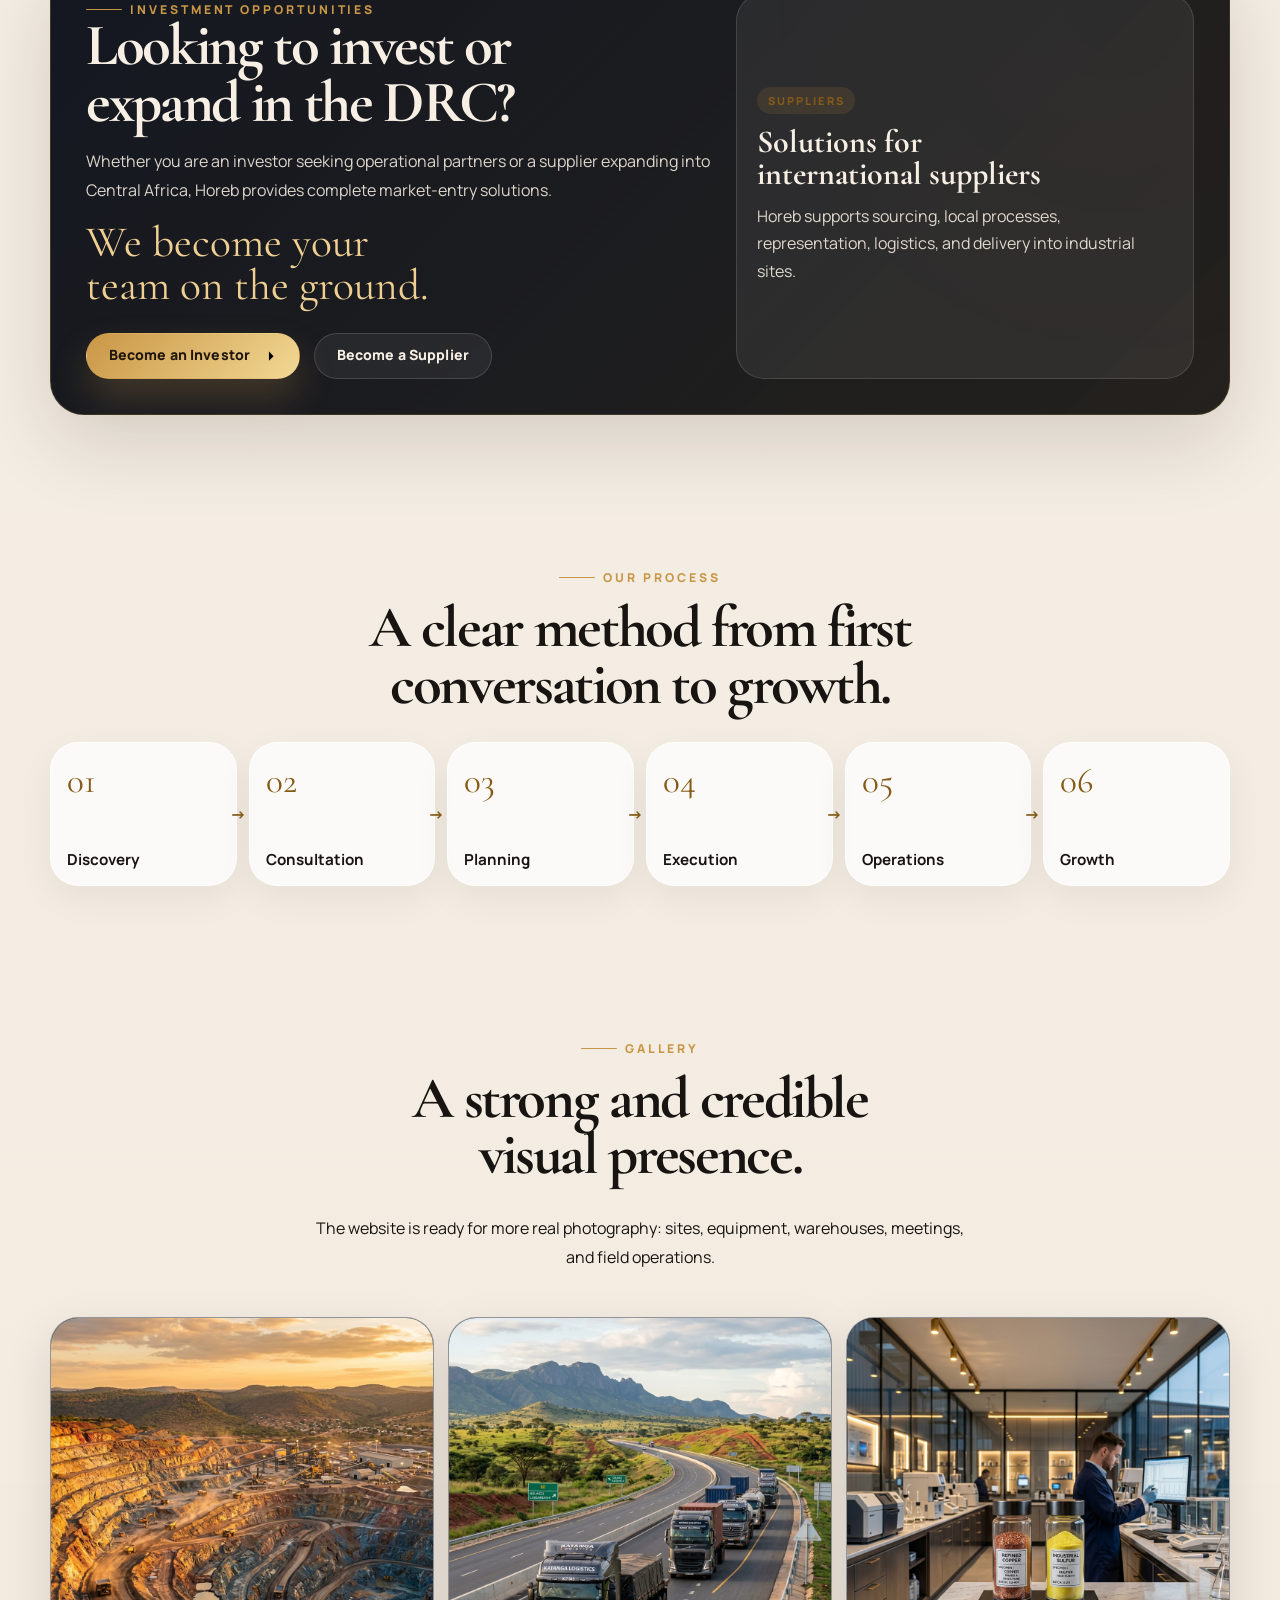
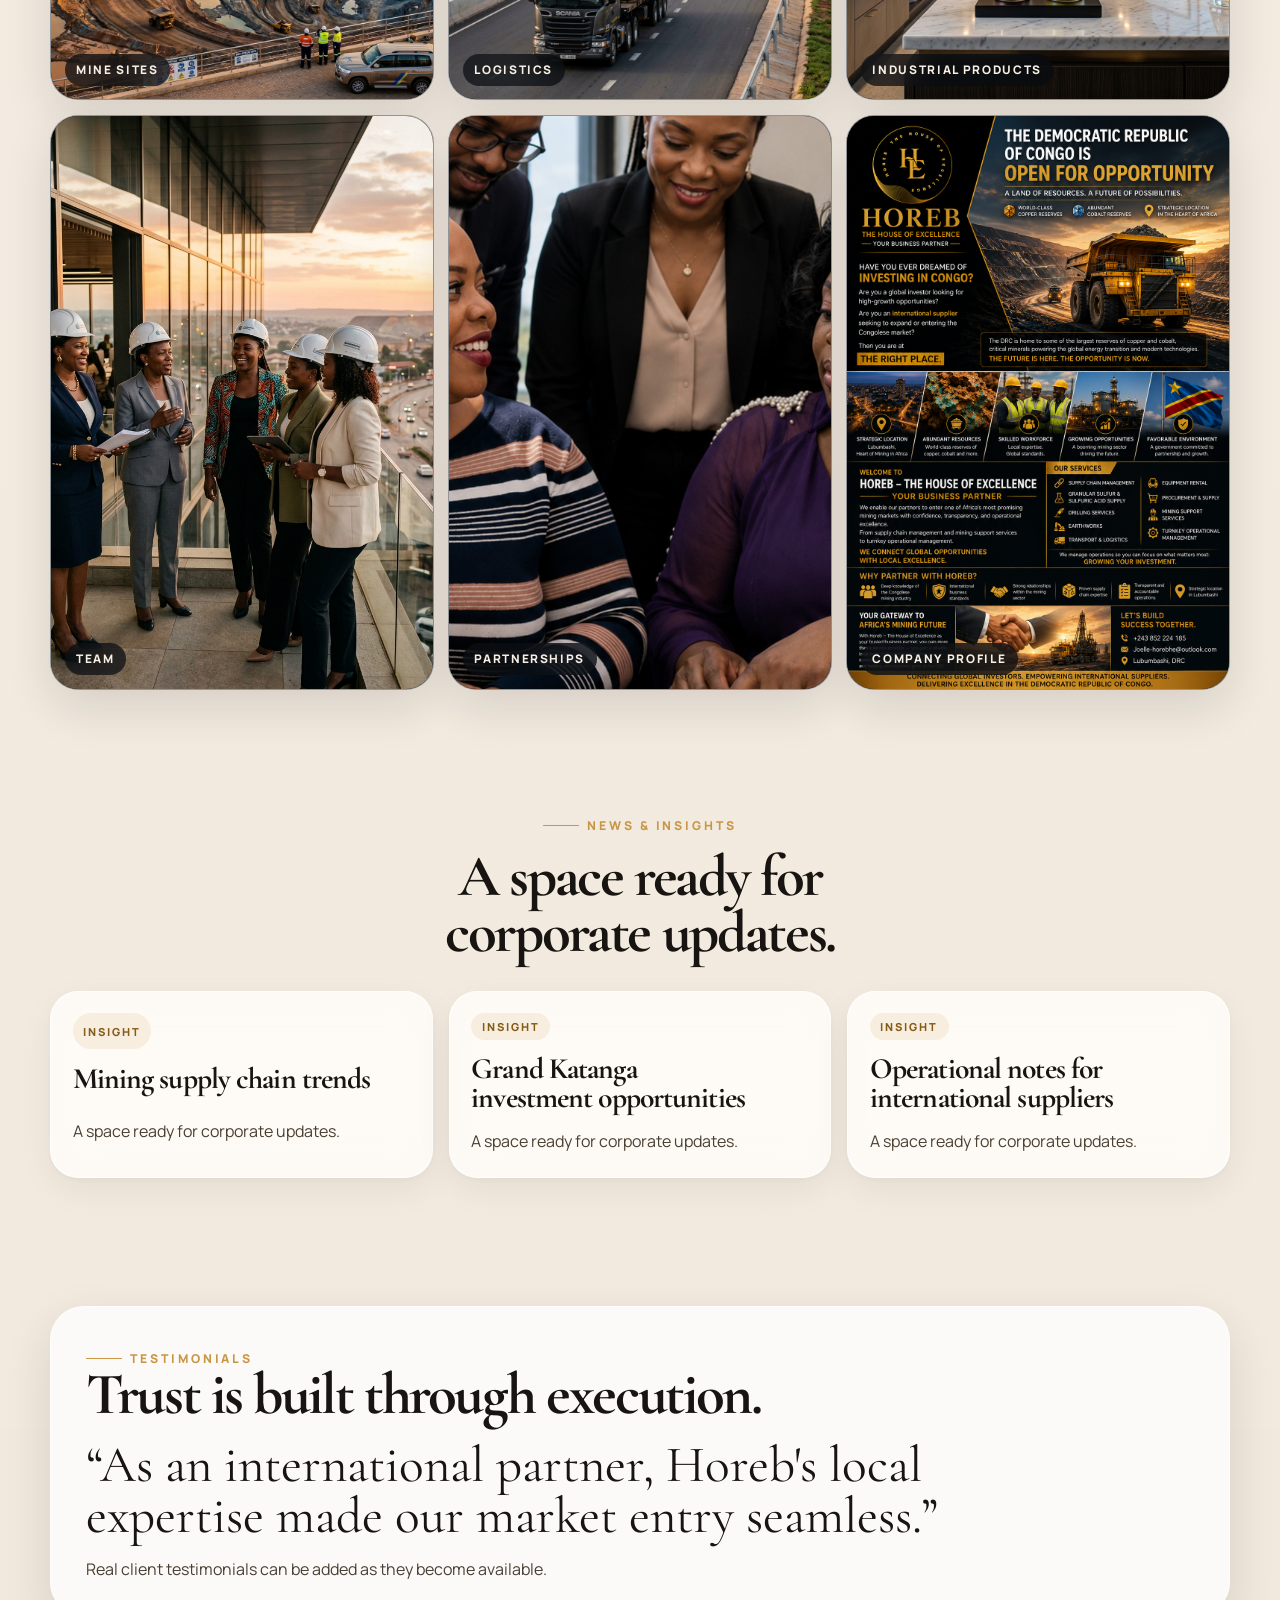
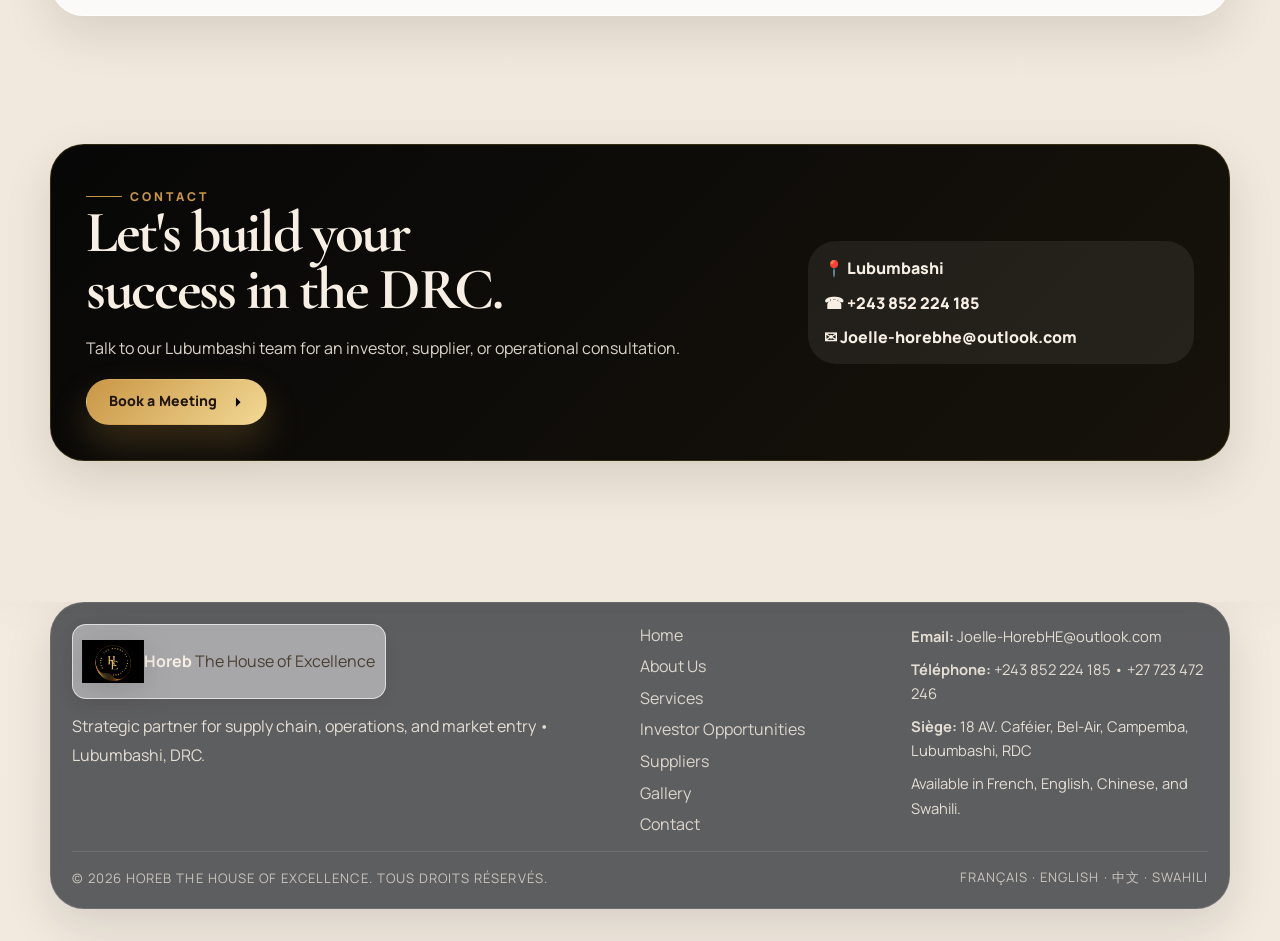
==== commit 8039b6c7: "not mining modiff" ====
--- a/index.html
+++ b/index.html
@@ -3,16 +3,16 @@
   <head>
     <meta charset="utf-8" />
     <meta name="viewport" content="width=device-width, initial-scale=1.0" />
-    <title>Horeb | L'Architecture de l'Excellence</title>
-    <meta name="description" content="Horeb The House of Excellence - Services miniers et sous-traitance industrielle de premier ordre à Lubumbashi, Grand Katanga. Leadership féminin, rigueur et réactivité." />
+    <title>Horeb | Votre partenaire d’affaires en RDC</title>
+    <meta name="description" content="Horeb connecte investisseurs internationaux et fournisseurs aux opportunités en RDC grâce à la chaîne d’approvisionnement, la gestion opérationnelle et le support minier." />
     <link rel="preconnect" href="https://fonts.googleapis.com" />
     <link rel="preconnect" href="https://fonts.gstatic.com" crossorigin />
-    <link rel="stylesheet" href="site.css" />
+    <link rel="stylesheet" href="site.css?v=20260810b" />
   </head>
   <body class="page" data-page="home">
     <div id="siteHeader"></div>
     <main id="app"></main>
     <div id="siteFooter"></div>
-    <script src="site.js" defer></script>
+    <script src="site.js?v=20260810b" defer></script>
   </body>
 </html>
--- a/site.css
+++ b/site.css
@@ -145,6 +145,7 @@
   align-items: center;
   justify-content: space-between;
   gap: 1rem;
+  width: min(1360px, calc(100% - 2rem));
   min-height: 4.8rem;
   padding: 0.9rem 1.25rem;
   border: 1px solid rgba(255, 255, 255, 0.55);
@@ -221,17 +222,21 @@
 .desktop-nav {
   display: flex;
   align-items: center;
-  gap: 1.15rem;
+  justify-content: center;
+  flex: 1;
+  min-width: 0;
+  gap: clamp(0.52rem, 0.8vw, 0.95rem);
 }
 
 .nav__link {
   position: relative;
   text-decoration: none;
-  font-size: 0.76rem;
+  font-size: clamp(0.62rem, 0.62vw, 0.74rem);
   font-weight: 700;
   text-transform: uppercase;
   letter-spacing: 0.18em;
   color: inherit;
+  white-space: nowrap;
   opacity: 0.76;
   transition: opacity 0.25s ease, transform 0.25s ease;
 }
@@ -613,6 +618,20 @@
   margin: 0;
   font-family: "Cormorant Garamond", Georgia, serif;
   letter-spacing: -0.04em;
+  text-wrap: balance;
+  overflow-wrap: anywhere;
+}
+
+.card__title,
+.quote-card__copy,
+.manifesto-quote,
+.home-feature__title,
+.supplier-panel h3,
+.timeline-title,
+.testimonial-card blockquote,
+.investment-panel__punchline {
+  text-wrap: balance;
+  overflow-wrap: anywhere;
 }
 
 .hero__title {
@@ -789,6 +808,9 @@
 .hero__portrait,
 .media-card {
   position: relative;
+  width: 100%;
+  max-width: 100%;
+  min-width: 0;
   overflow: hidden;
   border-radius: var(--radius-xl);
   border: 1px solid rgba(255, 255, 255, 0.26);
@@ -1074,9 +1096,14 @@
   gap: 1rem;
 }
 
+.split > *,
+.grid > * {
+  min-width: 0;
+}
+
 .split--2 {
   grid-template-columns: minmax(0, 1fr) minmax(0, 1fr);
-  align-items: center;
+  align-items: start;
 }
 
 .stack {
@@ -1098,6 +1125,131 @@
   gap: 0.7rem;
   color: var(--text-soft);
 }
+
+/* Editorial Manifesto & Deep Dark Section */
+.manifesto-section {
+  position: relative;
+  padding: clamp(4.5rem, 8vw, 7.5rem) clamp(2rem, 5vw, 4.5rem);
+  background: var(--deep-black, #0D0E0D);
+  color: var(--ivory, #F5EFE4);
+  border-radius: var(--radius-container, 32px);
+  margin: 3rem 0;
+  overflow: hidden;
+  box-shadow: 0 24px 64px rgba(0, 0, 0, 0.28);
+}
+
+.manifesto-section::before {
+  content: "";
+  position: absolute;
+  inset: 0;
+  background: radial-gradient(circle at 75% 25%, rgba(201, 150, 69, 0.14), transparent 45%);
+  pointer-events: none;
+}
+
+.manifesto-quote {
+  font-family: "Cormorant Garamond", Georgia, serif;
+  font-size: clamp(2.2rem, 4.5vw, 4.1rem);
+  line-height: 1.05;
+  letter-spacing: -0.02em;
+  color: #FBF8F2;
+  margin: 0 0 1.5rem;
+  max-width: 32ch;
+}
+
+.manifesto-author {
+  font-size: 0.85rem;
+  font-weight: 700;
+  letter-spacing: 0.2em;
+  text-transform: uppercase;
+  color: var(--gold, #C99A45);
+  display: inline-flex;
+  align-items: center;
+  gap: 0.75rem;
+}
+
+.manifesto-author::before {
+  content: "";
+  width: 2rem;
+  height: 1px;
+  background: var(--gold, #C99A45);
+}
+
+/* Numbered Process Timeline (01, 02, 03, 04) */
+.timeline-grid {
+  display: grid;
+  grid-template-columns: repeat(auto-fit, minmax(230px, 1fr));
+  gap: 2rem;
+  margin-top: 2.5rem;
+}
+
+.timeline-step {
+  position: relative;
+  padding-top: 1.5rem;
+  border-top: 1px solid var(--line-strong, rgba(23, 20, 17, 0.18));
+  display: flex;
+  flex-direction: column;
+  gap: 0.85rem;
+}
+
+.timeline-num {
+  font-family: "Cormorant Garamond", Georgia, serif;
+  font-size: 2.8rem;
+  font-weight: 500;
+  line-height: 1;
+  color: var(--gold, #C99A45);
+  letter-spacing: -0.04em;
+}
+
+.timeline-title {
+  font-family: "Cormorant Garamond", Georgia, serif;
+  font-size: 1.55rem;
+  font-weight: 600;
+  margin: 0;
+  color: var(--text);
+}
+
+.timeline-desc {
+  font-size: 0.95rem;
+  line-height: 1.65;
+  color: var(--text-soft);
+  margin: 0;
+}
+
+/* Asymmetric Photo Story Split */
+.photo-story {
+  display: grid;
+  grid-template-columns: 1fr 1fr;
+  gap: 3.5rem;
+  align-items: center;
+  margin: 3.5rem 0;
+}
+
+@media (max-width: 900px) {
+  .photo-story {
+    grid-template-columns: 1fr;
+    gap: 2rem;
+  }
+}
+
+.photo-story__image-wrap {
+  position: relative;
+  border-radius: 28px;
+  overflow: hidden;
+  box-shadow: 0 20px 48px rgba(0, 0, 0, 0.12);
+  border: 1px solid rgba(255, 255, 255, 0.6);
+}
+
+.photo-story__image-wrap img {
+  width: 100%;
+  height: 100%;
+  object-fit: cover;
+  transition: transform 0.6s cubic-bezier(0.16, 1, 0.3, 1);
+}
+
+.photo-story__image-wrap:hover img {
+  transform: scale(1.03);
+}
+
 
 .mini-list li::before {
   content: "";
@@ -1247,6 +1399,413 @@
 
 /* Home page sections */
 
+.hero--home {
+  min-height: 100svh;
+}
+
+.hero--home .hero__content {
+  padding: 8.6rem 0 4.2rem;
+}
+
+.hero--home .hero__title {
+  max-width: 18ch;
+  font-size: clamp(3.2rem, 5.1vw, 6rem);
+  line-height: 0.92;
+  text-transform: uppercase;
+  overflow-wrap: normal;
+  word-break: normal;
+  hyphens: auto;
+}
+
+.home-hero__lines {
+  display: flex;
+  flex-wrap: wrap;
+  justify-content: center;
+  gap: 0.65rem;
+  margin-top: 1.15rem;
+  color: var(--text-on-dark);
+  font-weight: 800;
+  letter-spacing: 0.02em;
+}
+
+.home-hero__lines span {
+  padding: 0.55rem 0.8rem;
+  border-radius: var(--radius-pill);
+  background: rgba(255, 255, 255, 0.09);
+  border: 1px solid rgba(255, 255, 255, 0.13);
+  backdrop-filter: blur(14px);
+}
+
+.hero__chips--center {
+  justify-content: center;
+}
+
+.home-map-animation {
+  position: absolute;
+  inset: auto 7% 12% auto;
+  width: min(28vw, 330px);
+  aspect-ratio: 1.2;
+  opacity: 0.7;
+  pointer-events: none;
+  border-radius: 48% 52% 45% 55%;
+  border: 1px solid rgba(212, 175, 55, 0.28);
+  background:
+    radial-gradient(circle at 54% 50%, rgba(212, 175, 55, 0.28), transparent 5%),
+    radial-gradient(circle at 57% 66%, rgba(240, 208, 146, 0.5), transparent 4%),
+    radial-gradient(circle at 50% 50%, rgba(212, 175, 55, 0.1), transparent 42%);
+  box-shadow: 0 0 70px rgba(212, 175, 55, 0.18);
+  animation: mapGlow 3.8s ease-in-out infinite alternate;
+}
+
+.home-map-animation__line {
+  position: absolute;
+  left: 18%;
+  right: 24%;
+  top: 58%;
+  height: 1px;
+  background: linear-gradient(90deg, transparent, var(--gold-soft), transparent);
+  transform: rotate(-18deg);
+  animation: lineSweep 2.6s ease-in-out infinite;
+}
+
+.home-map-animation__point {
+  position: absolute;
+  width: 0.62rem;
+  height: 0.62rem;
+  border-radius: 999px;
+  background: var(--gold-soft);
+  box-shadow: 0 0 24px var(--gold-soft);
+}
+
+.home-map-animation__point--drc {
+  left: 52%;
+  top: 48%;
+}
+
+.home-map-animation__point--lubumbashi {
+  left: 56%;
+  top: 64%;
+  animation: pulsePoint 1.6s ease-in-out infinite;
+}
+
+.opportunity-grid {
+  margin-top: 1.4rem;
+}
+
+#why-drc .opportunity-grid {
+  grid-template-columns: repeat(2, minmax(0, 1fr));
+  gap: 1.1rem;
+}
+
+#why-drc .opportunity-grid .card {
+  padding: 1.2rem 1.15rem;
+}
+
+#why-drc .opportunity-grid .card:nth-child(3) {
+  grid-column: 1 / -1;
+}
+
+#why-drc .opportunity-grid .card__title {
+  font-size: clamp(1.45rem, 2.1vw, 2.1rem);
+  line-height: 0.96;
+}
+
+#why-drc .opportunity-grid .card__copy {
+  font-size: 0.95rem;
+  line-height: 1.68;
+}
+
+.meet-horeb {
+  align-items: start;
+}
+
+.meet-horeb__copy {
+  display: grid;
+  gap: 1rem;
+}
+
+.meet-horeb__partner {
+  margin: 0;
+  color: var(--gold-deep);
+  font-size: clamp(1.3rem, 2.2vw, 1.9rem);
+  font-weight: 900;
+}
+
+.business-partner-ribbon {
+  width: fit-content;
+  padding: 0.72rem 0.95rem;
+  border-radius: var(--radius-pill);
+  color: #1a1308;
+  background: linear-gradient(135deg, var(--gold), var(--gold-soft));
+  font-weight: 900;
+  letter-spacing: 0.12em;
+  text-transform: uppercase;
+  box-shadow: 0 14px 34px rgba(201, 150, 69, 0.24);
+}
+
+.service-suite-grid {
+  align-items: stretch;
+}
+
+.service-suite__list {
+  display: grid;
+  gap: 0.58rem;
+  padding: 0;
+  margin: 0;
+  list-style: none;
+  color: var(--text-soft);
+}
+
+.service-suite__list li {
+  display: flex;
+  gap: 0.55rem;
+  align-items: flex-start;
+}
+
+.service-suite__list li::before {
+  content: "";
+  width: 0.46rem;
+  height: 0.46rem;
+  margin-top: 0.55rem;
+  border-radius: 50%;
+  background: linear-gradient(135deg, var(--gold), var(--gold-soft));
+  flex: none;
+}
+
+.section--dark {
+  margin: clamp(2rem, 4vw, 3rem) 0;
+  padding: clamp(4.2rem, 7vw, 6.8rem) 0;
+  background:
+    radial-gradient(circle at 78% 20%, rgba(212, 175, 55, 0.14), transparent 34%),
+    linear-gradient(135deg, #060606 0%, #11100d 100%);
+  color: var(--text-on-dark);
+}
+
+.section--dark .section-title,
+.section--dark .eyebrow {
+  color: var(--text-on-dark);
+}
+
+.section--dark .eyebrow {
+  color: var(--gold-soft) !important;
+}
+
+.section--dark .card--dark {
+  background: rgba(255, 255, 255, 0.055);
+  border-color: rgba(212, 175, 55, 0.18);
+  box-shadow: none;
+}
+
+.why-grid .card__title {
+  color: var(--text-on-dark);
+}
+
+.industry-grid {
+  display: grid;
+  grid-template-columns: repeat(4, minmax(0, 1fr));
+  gap: 0.85rem;
+}
+
+.industry-card {
+  min-height: 7.5rem;
+  display: grid;
+  place-items: end start;
+  padding: 1.1rem;
+  border-radius: var(--radius-lg);
+  color: var(--text-on-dark);
+  background:
+    linear-gradient(180deg, rgba(9, 13, 18, 0.28), rgba(9, 13, 18, 0.82)),
+    linear-gradient(135deg, rgba(201, 150, 69, 0.26), rgba(10, 15, 24, 0.88));
+  border: 1px solid rgba(201, 150, 69, 0.16);
+  box-shadow: var(--shadow-md);
+  font-weight: 900;
+}
+
+.investment-panel {
+  display: grid;
+  grid-template-columns: minmax(0, 1.1fr) minmax(280px, 0.8fr);
+  gap: 1.2rem;
+  align-items: stretch;
+  padding: clamp(1.4rem, 3vw, 2.2rem);
+  border-radius: var(--radius-xl);
+  color: var(--text-on-dark);
+  background:
+    linear-gradient(135deg, rgba(10, 15, 24, 0.96), rgba(23, 20, 17, 0.94)),
+    radial-gradient(circle at 90% 10%, rgba(212, 175, 55, 0.22), transparent 36%);
+  border: 1px solid rgba(212, 175, 55, 0.18);
+  box-shadow: var(--shadow-lg);
+}
+
+.investment-panel .section-copy {
+  color: var(--text-on-dark-soft);
+}
+
+.investment-panel__punchline {
+  margin: 1rem 0 0;
+  font-family: "Cormorant Garamond", Georgia, serif;
+  font-size: clamp(1.8rem, 3.4vw, 3rem);
+  line-height: 1;
+  color: var(--gold-soft);
+}
+
+.supplier-panel {
+  display: grid;
+  align-content: center;
+  gap: 0.8rem;
+  padding: 1.3rem;
+  border-radius: var(--radius-lg);
+  background: rgba(255, 255, 255, 0.07);
+  border: 1px solid rgba(255, 255, 255, 0.12);
+}
+
+.supplier-panel h3 {
+  margin: 0;
+  font-family: "Cormorant Garamond", Georgia, serif;
+  font-size: 2rem;
+  line-height: 1;
+}
+
+.supplier-panel p {
+  margin: 0;
+  color: var(--text-on-dark-soft);
+  line-height: 1.7;
+}
+
+.process-flow {
+  display: grid;
+  grid-template-columns: repeat(6, minmax(0, 1fr));
+  gap: 0.75rem;
+}
+
+.process-step {
+  position: relative;
+  min-height: 9rem;
+  display: grid;
+  align-content: space-between;
+  padding: 1rem;
+  border-radius: var(--radius-lg);
+  background: rgba(255, 255, 255, 0.76);
+  border: 1px solid rgba(255, 255, 255, 0.72);
+  box-shadow: 0 12px 36px rgba(0, 0, 0, 0.06);
+}
+
+.process-step:not(:last-child)::after {
+  content: "→";
+  position: absolute;
+  right: -0.62rem;
+  top: 50%;
+  transform: translateY(-50%);
+  z-index: 2;
+  color: var(--gold-deep);
+  font-weight: 900;
+}
+
+.process-step__num {
+  font-family: "Cormorant Garamond", Georgia, serif;
+  font-size: 2.2rem;
+  color: var(--gold-deep);
+}
+
+.process-step h3 {
+  margin: 0;
+  font-size: 0.95rem;
+  line-height: 1.25;
+}
+
+.gallery-grid {
+  display: grid;
+  grid-template-columns: repeat(3, minmax(0, 1fr));
+  gap: 0.9rem;
+}
+
+.gallery-card {
+  position: relative;
+  min-height: 240px;
+  margin: 0;
+  overflow: hidden;
+  border-radius: var(--radius-lg);
+  background: #0d1118;
+  border: 1px solid rgba(255, 255, 255, 0.55);
+  box-shadow: var(--shadow-md);
+}
+
+.gallery-card img {
+  width: 100%;
+  height: 100%;
+  object-fit: cover;
+  transition: transform 0.65s cubic-bezier(0.16, 1, 0.3, 1);
+}
+
+.gallery-card:hover img {
+  transform: scale(1.05);
+}
+
+.gallery-card figcaption {
+  position: absolute;
+  left: 0.85rem;
+  bottom: 0.85rem;
+  padding: 0.48rem 0.72rem;
+  border-radius: var(--radius-pill);
+  background: rgba(8, 12, 18, 0.7);
+  color: var(--text-on-dark);
+  font-size: 0.74rem;
+  font-weight: 900;
+  letter-spacing: 0.14em;
+  text-transform: uppercase;
+  backdrop-filter: blur(14px);
+}
+
+.testimonial-card,
+.contact-panel {
+  padding: clamp(1.4rem, 3vw, 2.2rem);
+  border-radius: var(--radius-xl);
+  background: rgba(255, 255, 255, 0.78);
+  border: 1px solid rgba(255, 255, 255, 0.72);
+  box-shadow: var(--shadow-md);
+}
+
+.testimonial-card blockquote {
+  margin: 1rem 0;
+  font-family: "Cormorant Garamond", Georgia, serif;
+  font-size: clamp(2rem, 4vw, 3.6rem);
+  line-height: 1;
+  color: var(--text);
+}
+
+.testimonial-card p:last-child {
+  margin: 0;
+  color: var(--text-soft);
+}
+
+.contact-panel {
+  display: grid;
+  grid-template-columns: minmax(0, 1fr) minmax(260px, 0.55fr);
+  gap: 1.2rem;
+  align-items: center;
+  color: var(--text-on-dark);
+  background: linear-gradient(135deg, #070707, #17130b);
+  border-color: rgba(212, 175, 55, 0.18);
+}
+
+.contact-panel .section-copy {
+  color: var(--text-on-dark-soft);
+}
+
+.contact-panel__details {
+  display: grid;
+  gap: 0.8rem;
+  padding: 1rem;
+  border-radius: var(--radius-lg);
+  background: rgba(255, 255, 255, 0.07);
+}
+
+.contact-panel__details a,
+.contact-panel__details span {
+  color: var(--text-on-dark);
+  text-decoration: none;
+  font-weight: 800;
+}
+
 .home-stage {
   position: relative;
   z-index: 1;
@@ -1396,6 +1955,42 @@
   }
 }
 
+@keyframes mapGlow {
+  from {
+    opacity: 0.35;
+    transform: translateY(8px) scale(0.98);
+  }
+  to {
+    opacity: 0.78;
+    transform: translateY(0) scale(1.02);
+  }
+}
+
+@keyframes lineSweep {
+  0% {
+    opacity: 0;
+    transform: rotate(-18deg) scaleX(0.3);
+  }
+  50% {
+    opacity: 1;
+    transform: rotate(-18deg) scaleX(1);
+  }
+  100% {
+    opacity: 0;
+    transform: rotate(-18deg) scaleX(0.3);
+  }
+}
+
+@keyframes pulsePoint {
+  0%,
+  100% {
+    transform: scale(1);
+  }
+  50% {
+    transform: scale(1.7);
+  }
+}
+
 @media (max-width: 1080px) {
   .grid--4 {
     grid-template-columns: repeat(2, minmax(0, 1fr));
@@ -1404,8 +1999,18 @@
   .hero__grid--two,
   .page-hero__grid,
   .split--2,
-  .footer__top {
+  .footer__top,
+  .investment-panel,
+  .contact-panel {
     grid-template-columns: 1fr;
+  }
+
+  .process-flow {
+    grid-template-columns: repeat(3, minmax(0, 1fr));
+  }
+
+  .industry-grid {
+    grid-template-columns: repeat(2, minmax(0, 1fr));
   }
 
   .hero__content {
@@ -1413,7 +2018,7 @@
   }
 }
 
-@media (max-width: 920px) {
+@media (max-width: 1280px) {
   .desktop-nav,
   .header__actions .cta-link {
     display: none;
@@ -1429,6 +2034,16 @@
 
   .hero__stats {
     grid-template-columns: repeat(2, minmax(0, 1fr));
+  }
+}
+
+@media (max-width: 920px) {
+  .gallery-grid {
+    grid-template-columns: 1fr 1fr;
+  }
+
+  .home-map-animation {
+    display: none;
   }
 }
 
@@ -1461,7 +2076,7 @@
   }
 
   .hero__content {
-    padding: 6.4rem 0 2.3rem;
+    padding: 5.9rem 0 2.1rem;
   }
 
   .hero__title {
@@ -1480,8 +2095,20 @@
   .hero__stats,
   .grid--2,
   .grid--3,
-  .grid--4 {
+  .grid--4,
+  .process-flow,
+  .industry-grid,
+  .gallery-grid {
     grid-template-columns: 1fr;
+  }
+
+  .process-step:not(:last-child)::after {
+    content: "↓";
+    right: auto;
+    left: 1.2rem;
+    top: auto;
+    bottom: -0.78rem;
+    transform: none;
   }
 
   .card,
@@ -1744,8 +2371,96 @@
   }
 }
 
-    opacity: 1;
+@media (max-width: 360px) {
+  :root {
+    --container: min(100%, calc(100% - 0.5rem));
+  }
+
+  .site-header {
+    padding-top: 0.35rem;
+  }
+
+  .header-shell {
+    width: min(100%, calc(100% - 0.5rem));
+    min-height: 4.1rem;
+    padding: 0.6rem 0.55rem;
+    gap: 0.45rem;
+  }
+
+  .brand {
+    padding: 0.22rem 0.34rem;
+  }
+
+  .brand__mark {
+    width: 34px;
+    height: 34px;
+  }
+
+  .header__actions {
+    gap: 0.28rem;
+    min-width: 0;
+  }
+
+  .lang-switch {
+    gap: 0.1rem;
+    padding: 0.12rem;
+  }
+
+  .lang-switch__btn {
+    padding: 0.35rem 0.38rem;
+    min-width: 1.9rem;
+    font-size: 0.56rem;
+    letter-spacing: 0.06em;
+  }
+
+  .menu-toggle {
+    padding: 0.54rem 0.65rem;
+    font-size: 0.58rem;
+    letter-spacing: 0.1em;
+  }
+
+  .hero__content {
+    padding: 5.6rem 0 2rem;
+  }
+
+  .hero--home .hero__content {
+    padding: 5.8rem 0 2.1rem;
+  }
+
+  .hero__title,
+  .page-title {
+    max-width: 100%;
+    font-size: clamp(2.05rem, 10vw, 3.15rem);
+    line-height: 0.92;
+  }
+
+  .hero--home .hero__title {
+    max-width: 100%;
+    font-size: clamp(2.05rem, 9.5vw, 3.1rem);
+  }
+
+  .hero__subtitle,
+  .section-copy {
+    font-size: 0.95rem;
+    line-height: 1.7;
+  }
+
+  .hero__actions {
+    width: 100%;
+    flex-direction: column;
+    align-items: stretch;
+  }
+
+  .hero__actions .btn,
+  .hero__actions .cta-link {
+    width: 100%;
+  }
+
+  .hero__media video {
     transform: none;
   }
-}
-
+
+  .page-body {
+    margin-top: -1.1rem;
+  }
+}
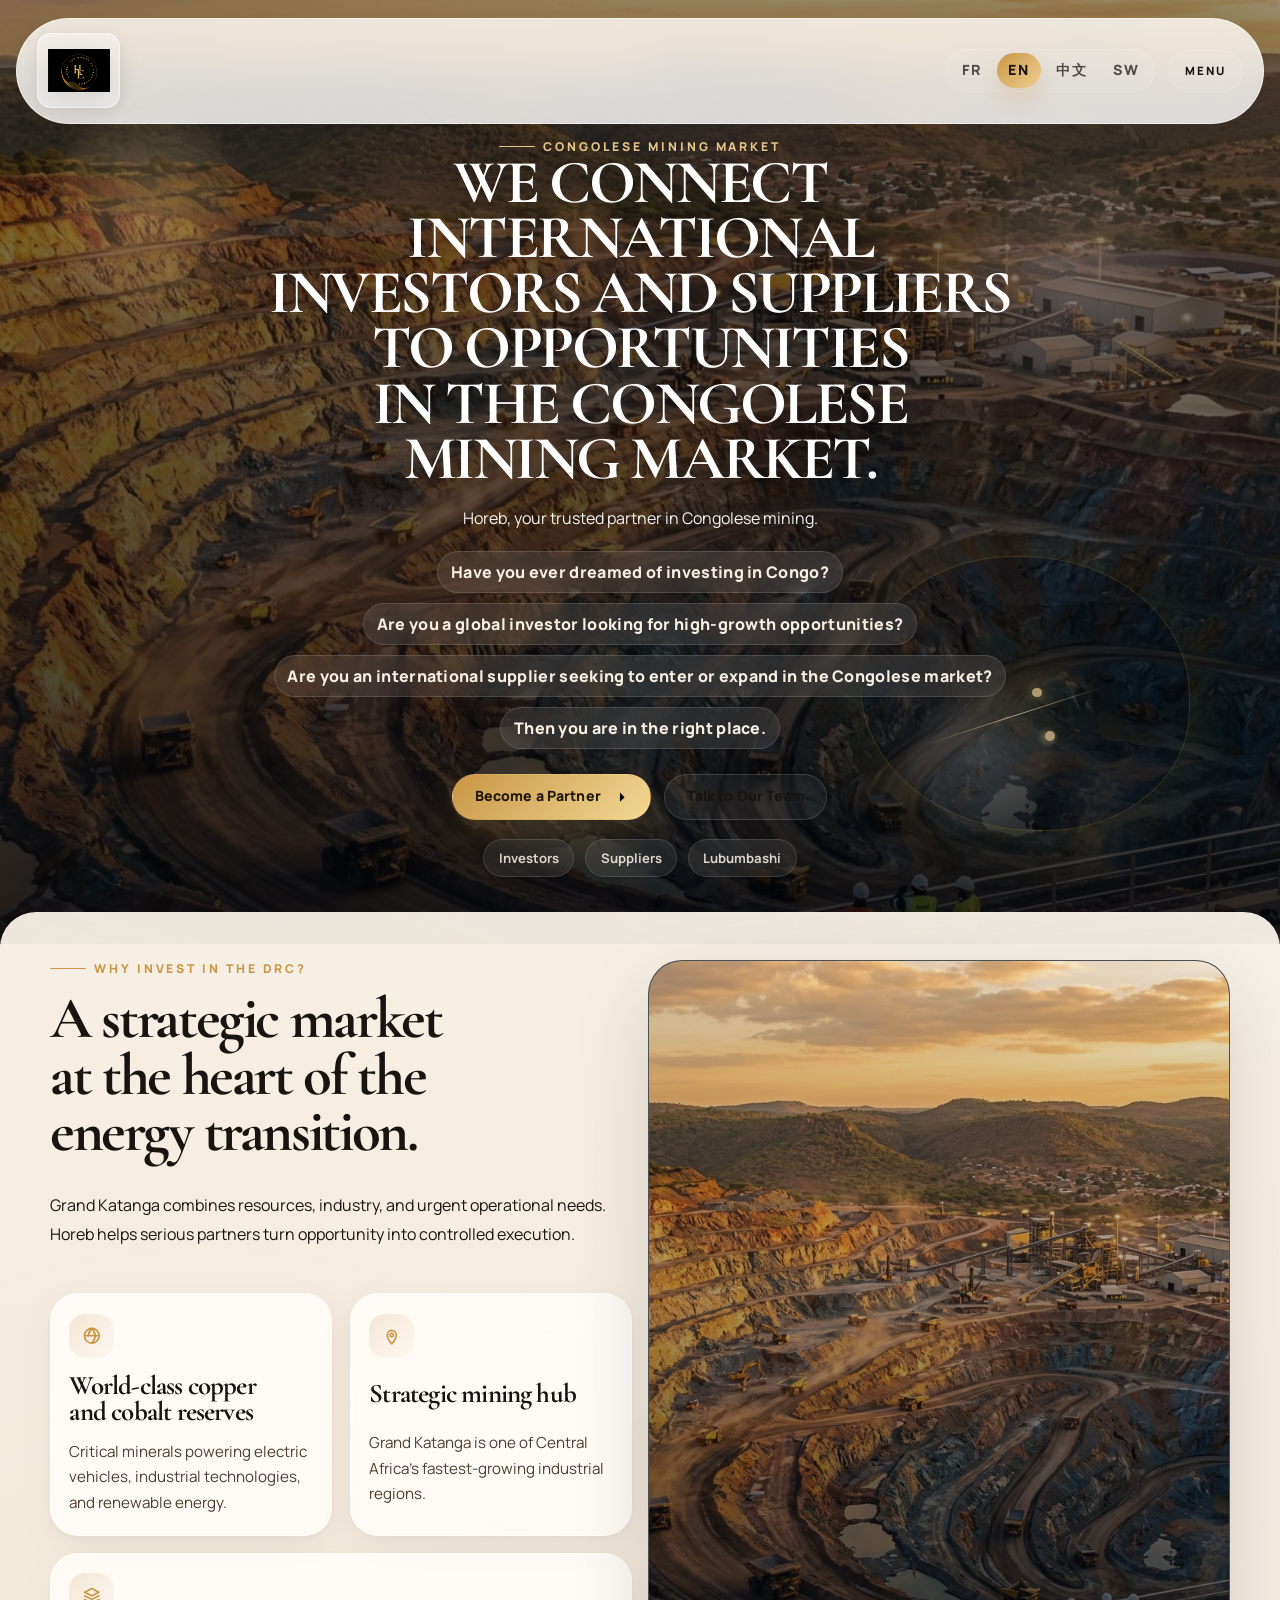
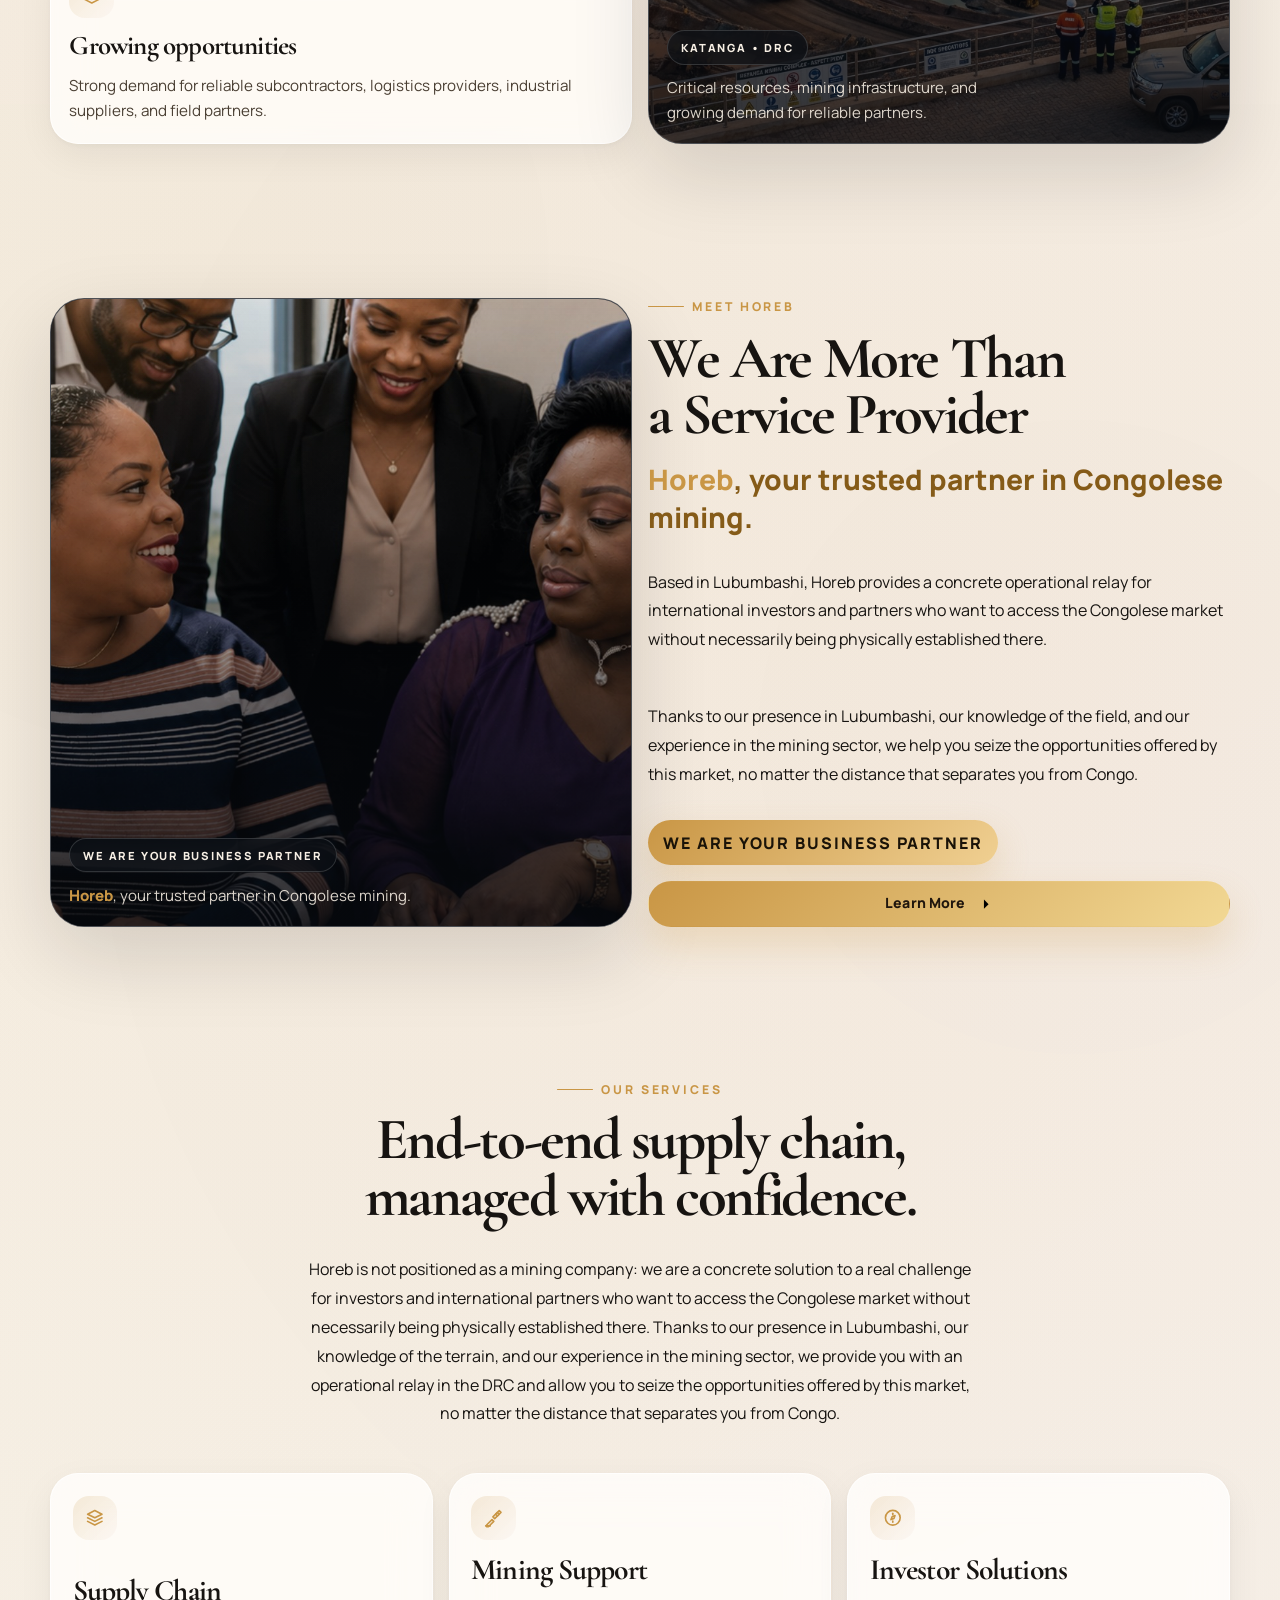
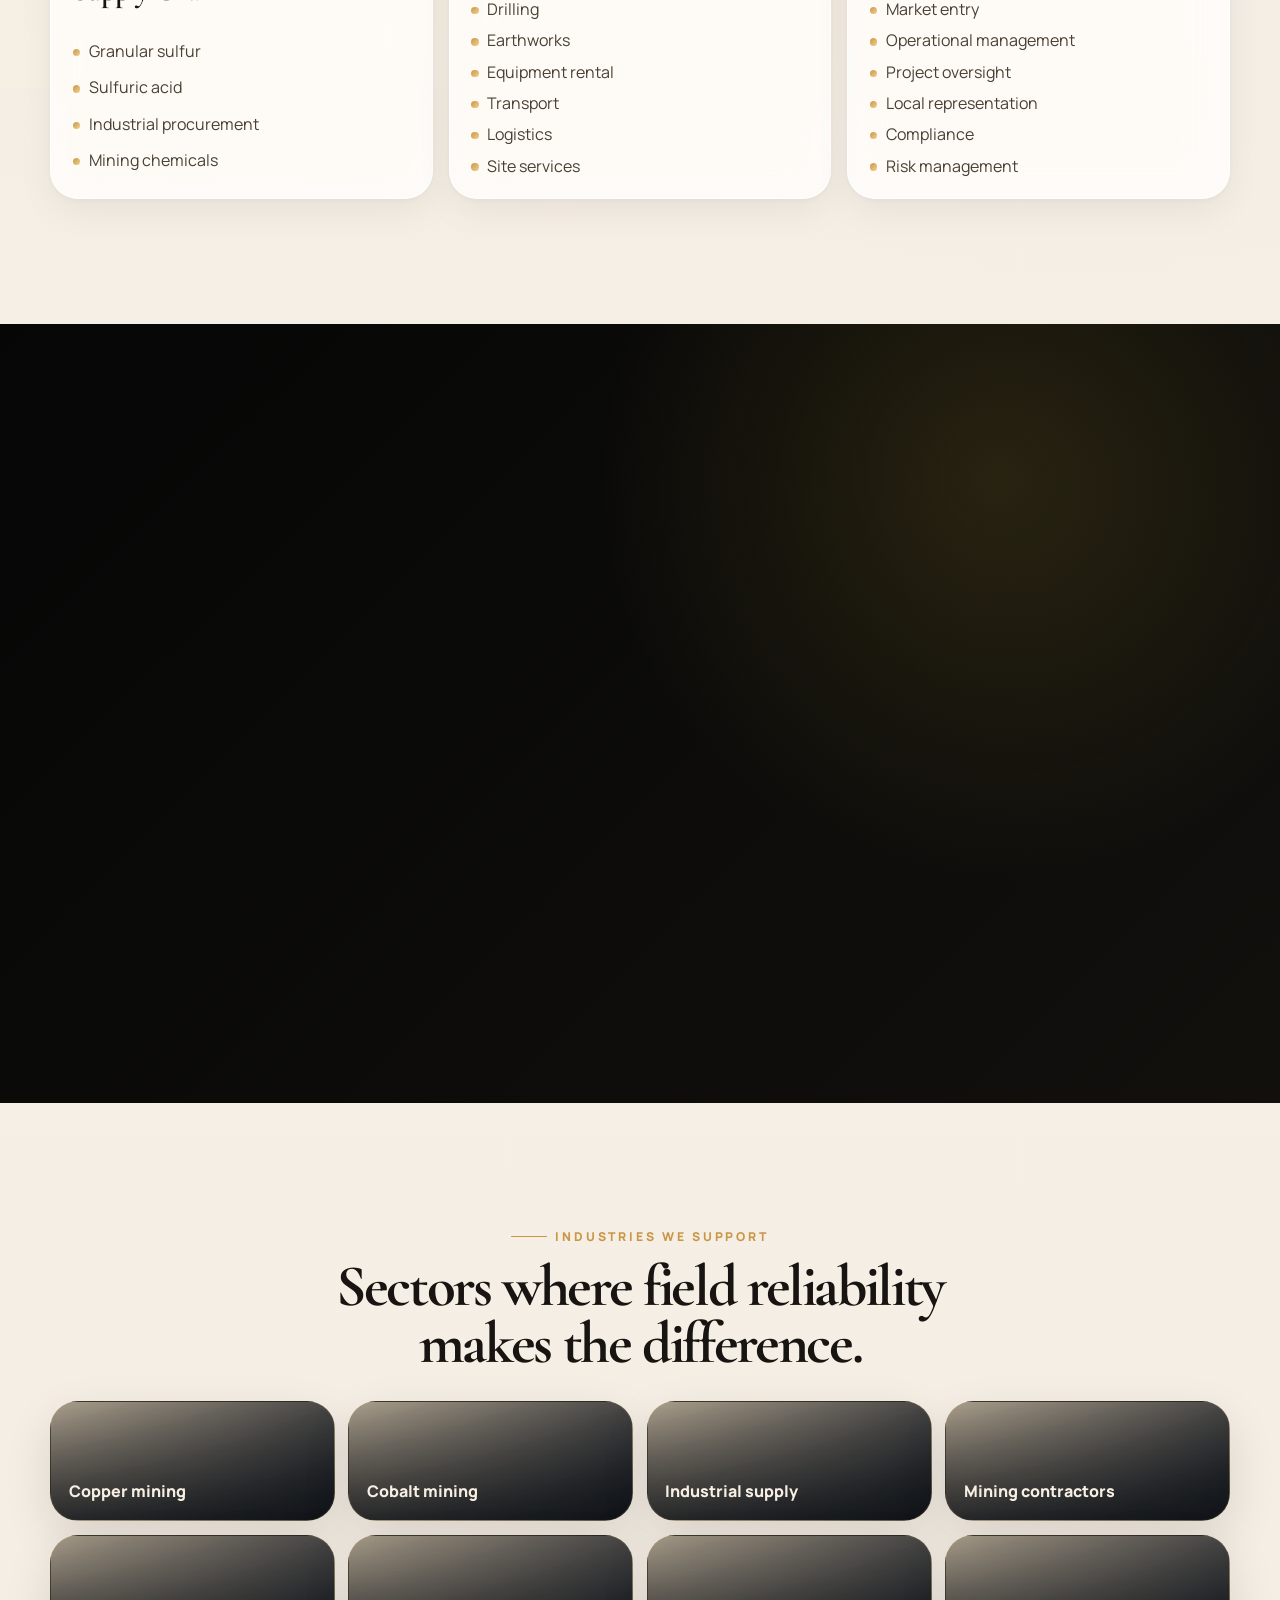
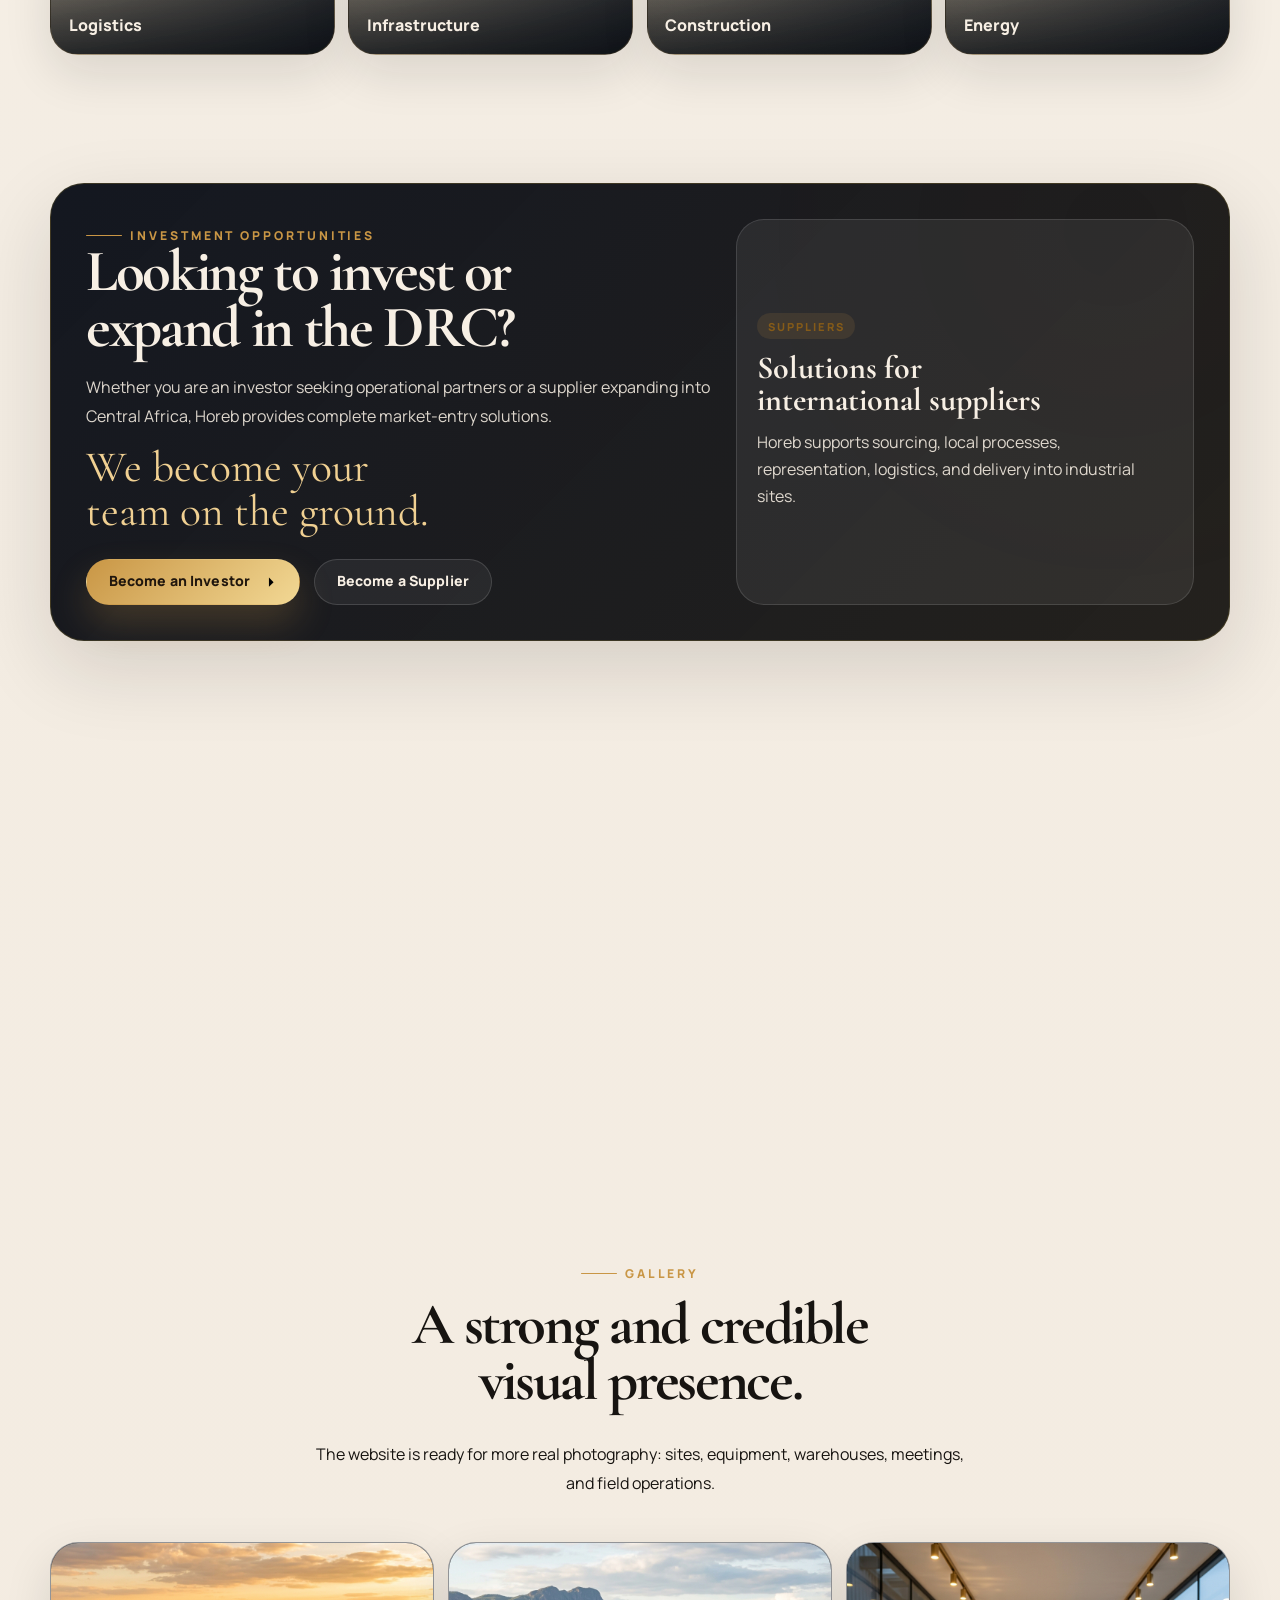
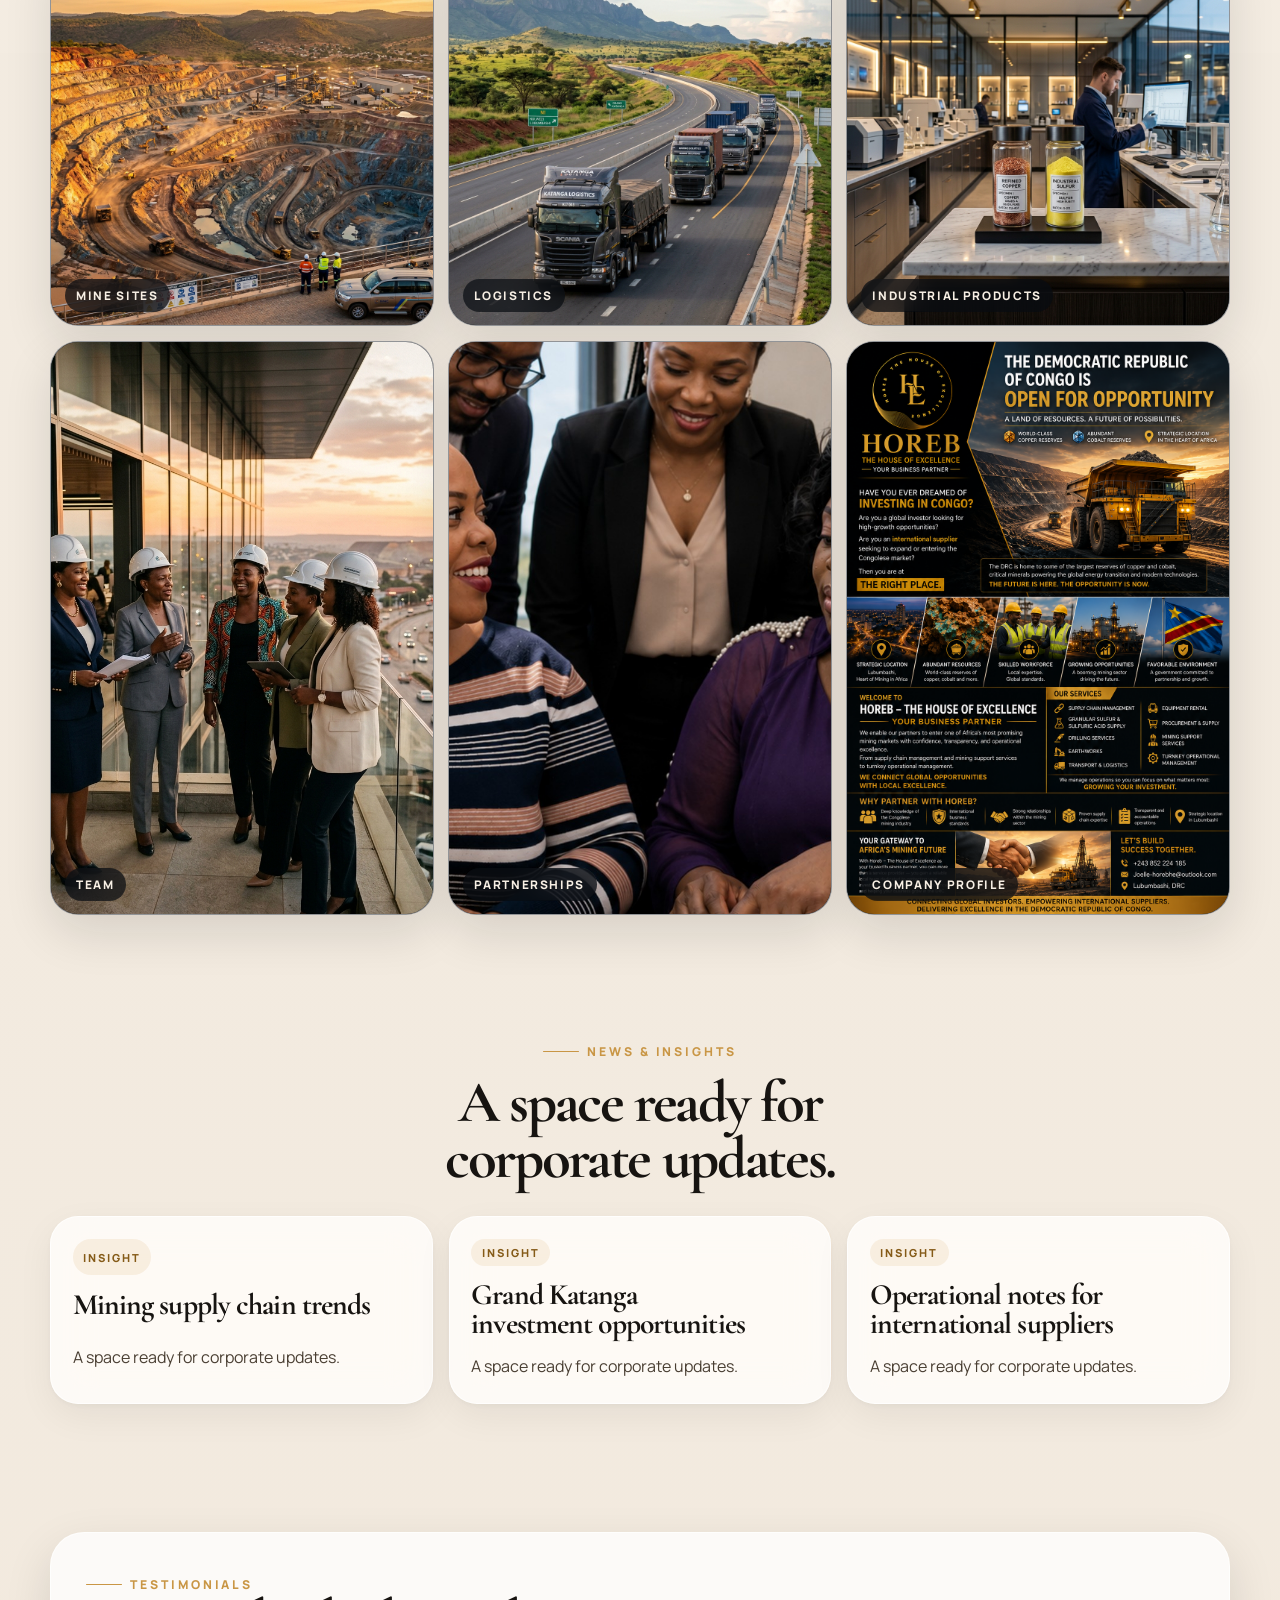
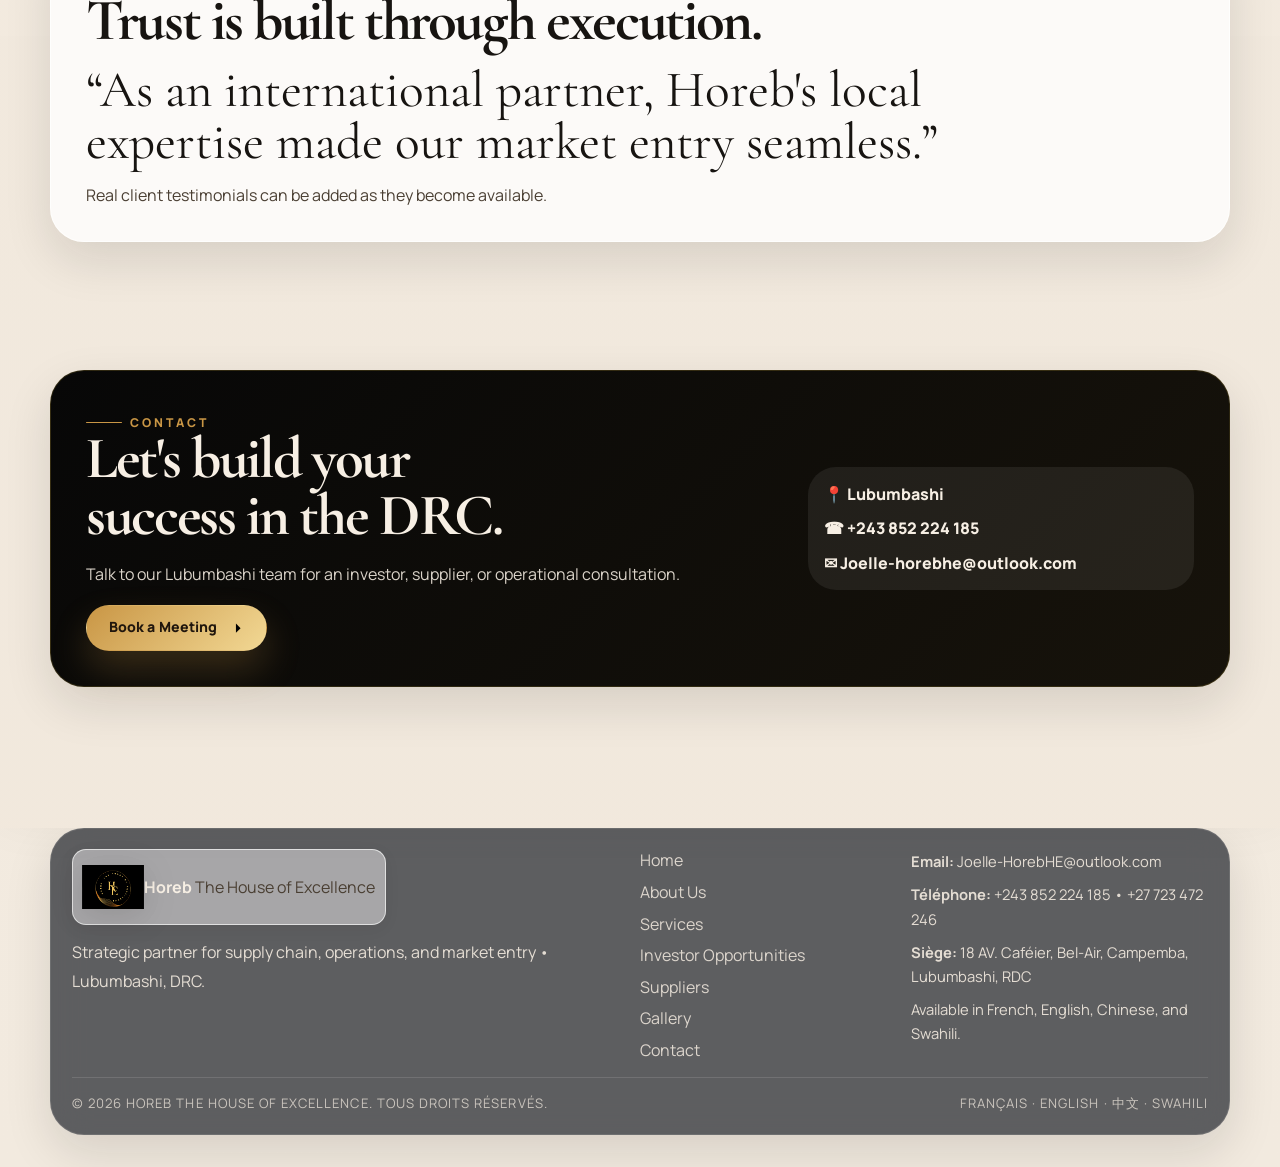
==== commit 86b37191: "not mining modiff 5" ====
--- a/index.html
+++ b/index.html
@@ -13,6 +13,6 @@
     <div id="siteHeader"></div>
     <main id="app"></main>
     <div id="siteFooter"></div>
-    <script src="site.js?v=20260810b" defer></script>
+    <script src="site.js?v=20260814a" defer></script>
   </body>
 </html>
--- a/site.css
+++ b/site.css
@@ -612,6 +612,11 @@
   background: currentColor;
 }
 
+.text-gold {
+  color: var(--gold);
+  font-weight: 800;
+}
+
 .hero__title,
 .page-title,
 .section-title {
@@ -1262,11 +1267,51 @@
 }
 
 .quote-card {
+  position: relative;
+  overflow: hidden;
+  display: grid;
+  gap: 0.85rem;
   padding: 1.4rem 1.45rem;
   border-radius: var(--radius-lg);
   background: linear-gradient(135deg, rgba(201, 150, 69, 0.14), rgba(235, 213, 207, 0.26));
   border: 1px solid rgba(201, 150, 69, 0.14);
   box-shadow: var(--shadow-md);
+}
+
+.quote-card > * {
+  position: relative;
+  z-index: 1;
+}
+
+.quote-card--philosophy {
+  padding: clamp(1.65rem, 3vw, 2.4rem);
+  background:
+    radial-gradient(circle at top right, rgba(240, 208, 146, 0.28), transparent 34%),
+    radial-gradient(circle at bottom left, rgba(201, 150, 69, 0.14), transparent 32%),
+    linear-gradient(145deg, rgba(255, 255, 255, 0.9), rgba(251, 246, 238, 0.88));
+  border-color: rgba(201, 150, 69, 0.2);
+}
+
+.quote-card--philosophy::before {
+  content: "";
+  position: absolute;
+  inset: 0;
+  background:
+    linear-gradient(180deg, rgba(255, 255, 255, 0.16), transparent 34%),
+    linear-gradient(135deg, rgba(201, 150, 69, 0.06), transparent 55%);
+  pointer-events: none;
+}
+
+.quote-card--philosophy::after {
+  content: "";
+  position: absolute;
+  top: 1.35rem;
+  bottom: 1.35rem;
+  left: 0;
+  width: 4px;
+  border-radius: 999px;
+  background: linear-gradient(180deg, var(--gold), transparent);
+  box-shadow: 0 0 20px rgba(201, 150, 69, 0.22);
 }
 
 .quote-card__label {
@@ -1289,11 +1334,58 @@
   letter-spacing: -0.03em;
 }
 
+.quote-card__copy--rich {
+  display: grid;
+  gap: 1rem;
+}
+
+.quote-card--philosophy .quote-card__label {
+  background: rgba(255, 255, 255, 0.68);
+  color: var(--gold-deep);
+  box-shadow: 0 10px 24px rgba(201, 150, 69, 0.1);
+}
+
+.quote-card--philosophy .quote-card__copy {
+  margin-top: 0.95rem;
+  font-family: "Manrope", "Segoe UI", sans-serif;
+  font-size: clamp(1.02rem, 1.4vw, 1.14rem);
+  line-height: 1.92;
+  letter-spacing: 0;
+  color: var(--text-soft);
+  text-align: justify;
+  text-align-last: left;
+  text-justify: inter-word;
+  hyphens: auto;
+}
+
+.quote-card--philosophy .quote-card__paragraph {
+  margin: 0;
+}
+
+.quote-card--philosophy .quote-card__paragraph + .quote-card__paragraph {
+  padding-top: 0.2rem;
+}
+
+.quote-card--philosophy strong {
+  color: var(--gold-deep);
+  font-weight: 800;
+}
+
 .quote-card__meta {
   margin: 0.8rem 0 0;
   color: var(--text-soft);
   font-size: 0.94rem;
   line-height: 1.65;
+}
+
+.quote-card--philosophy .quote-card__meta {
+  margin-top: 1.05rem;
+  padding-top: 0.95rem;
+  border-top: 1px solid rgba(201, 150, 69, 0.18);
+  color: var(--gold-deep);
+  font-style: italic;
+  text-align: justify;
+  text-align-last: left;
 }
 
 .cta-band {
@@ -1408,13 +1500,13 @@
 }
 
 .hero--home .hero__title {
-  max-width: 18ch;
-  font-size: clamp(3.2rem, 5.1vw, 6rem);
-  line-height: 0.92;
+  max-width: 30ch;
+  font-size: clamp(3rem, 4.8vw, 5.4rem);
+  line-height: 0.9;
   text-transform: uppercase;
   overflow-wrap: normal;
   word-break: normal;
-  hyphens: auto;
+  hyphens: none;
 }
 
 .home-hero__lines {
